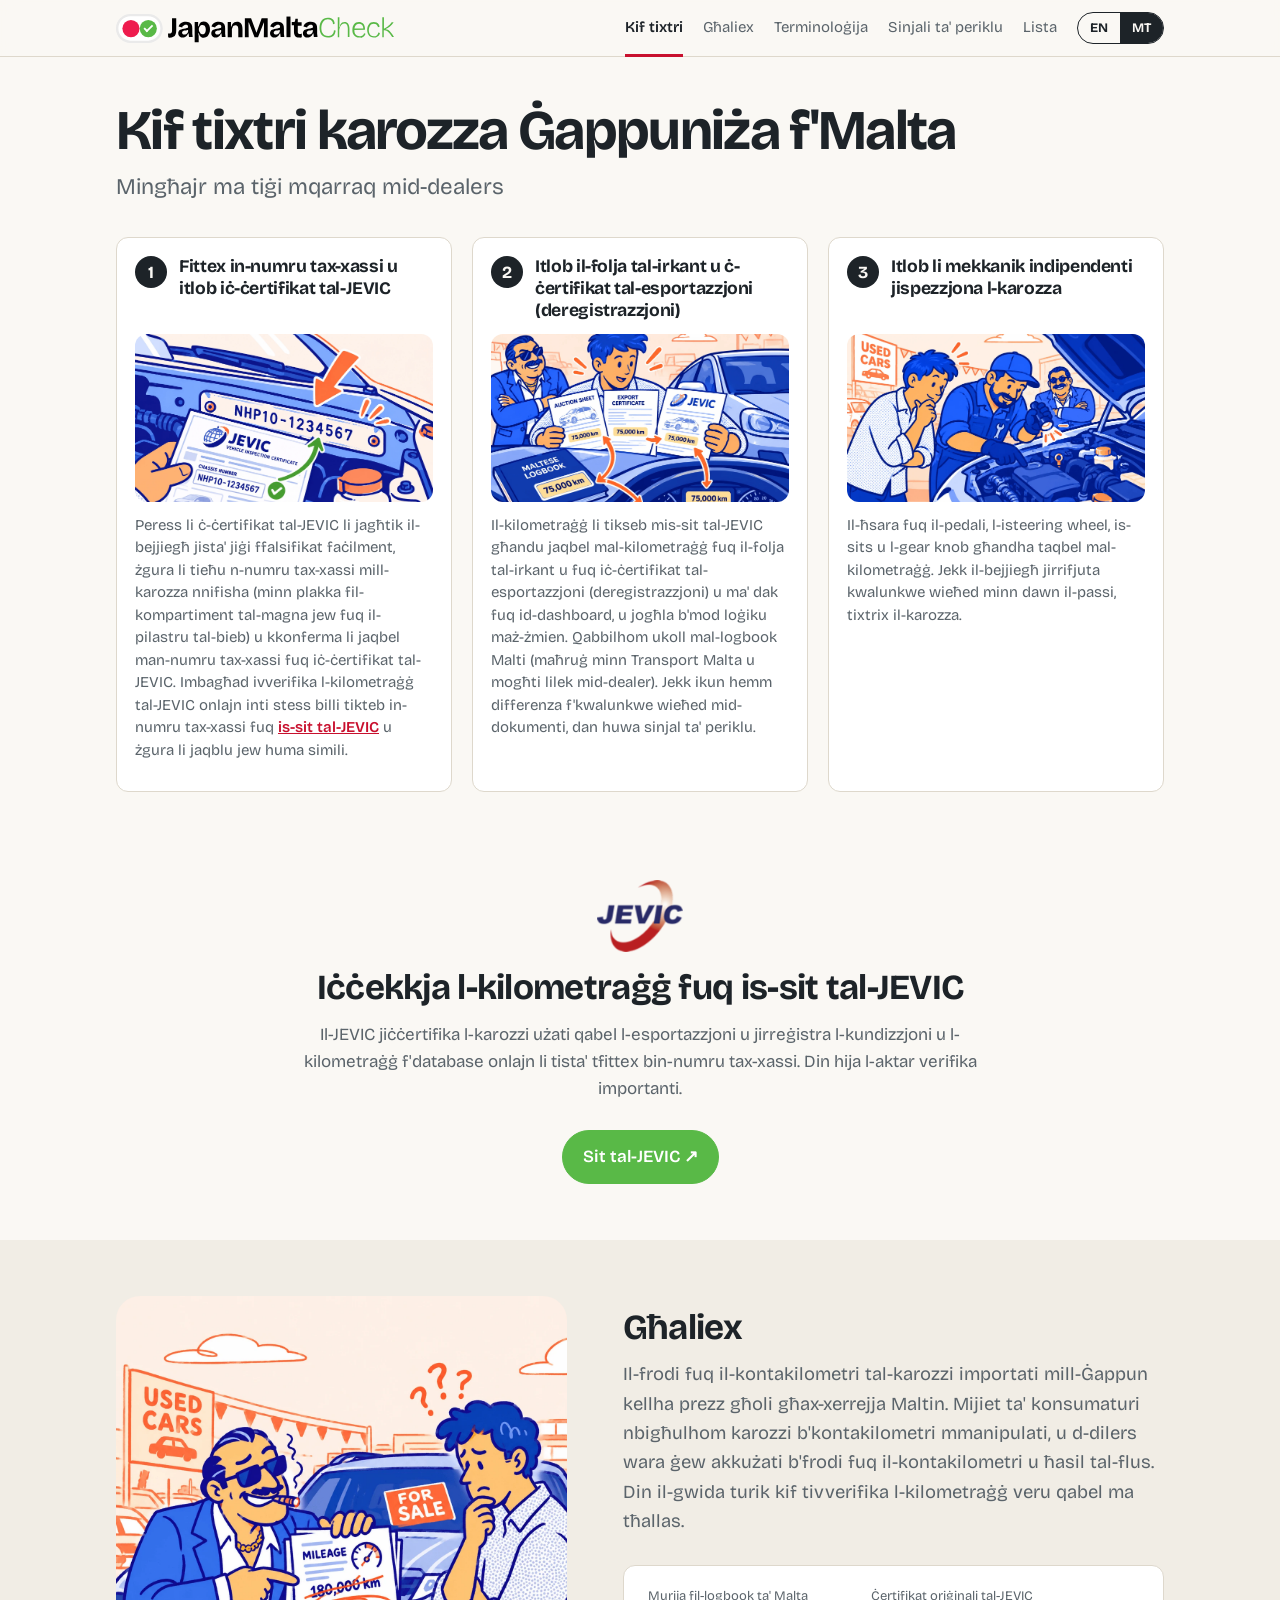
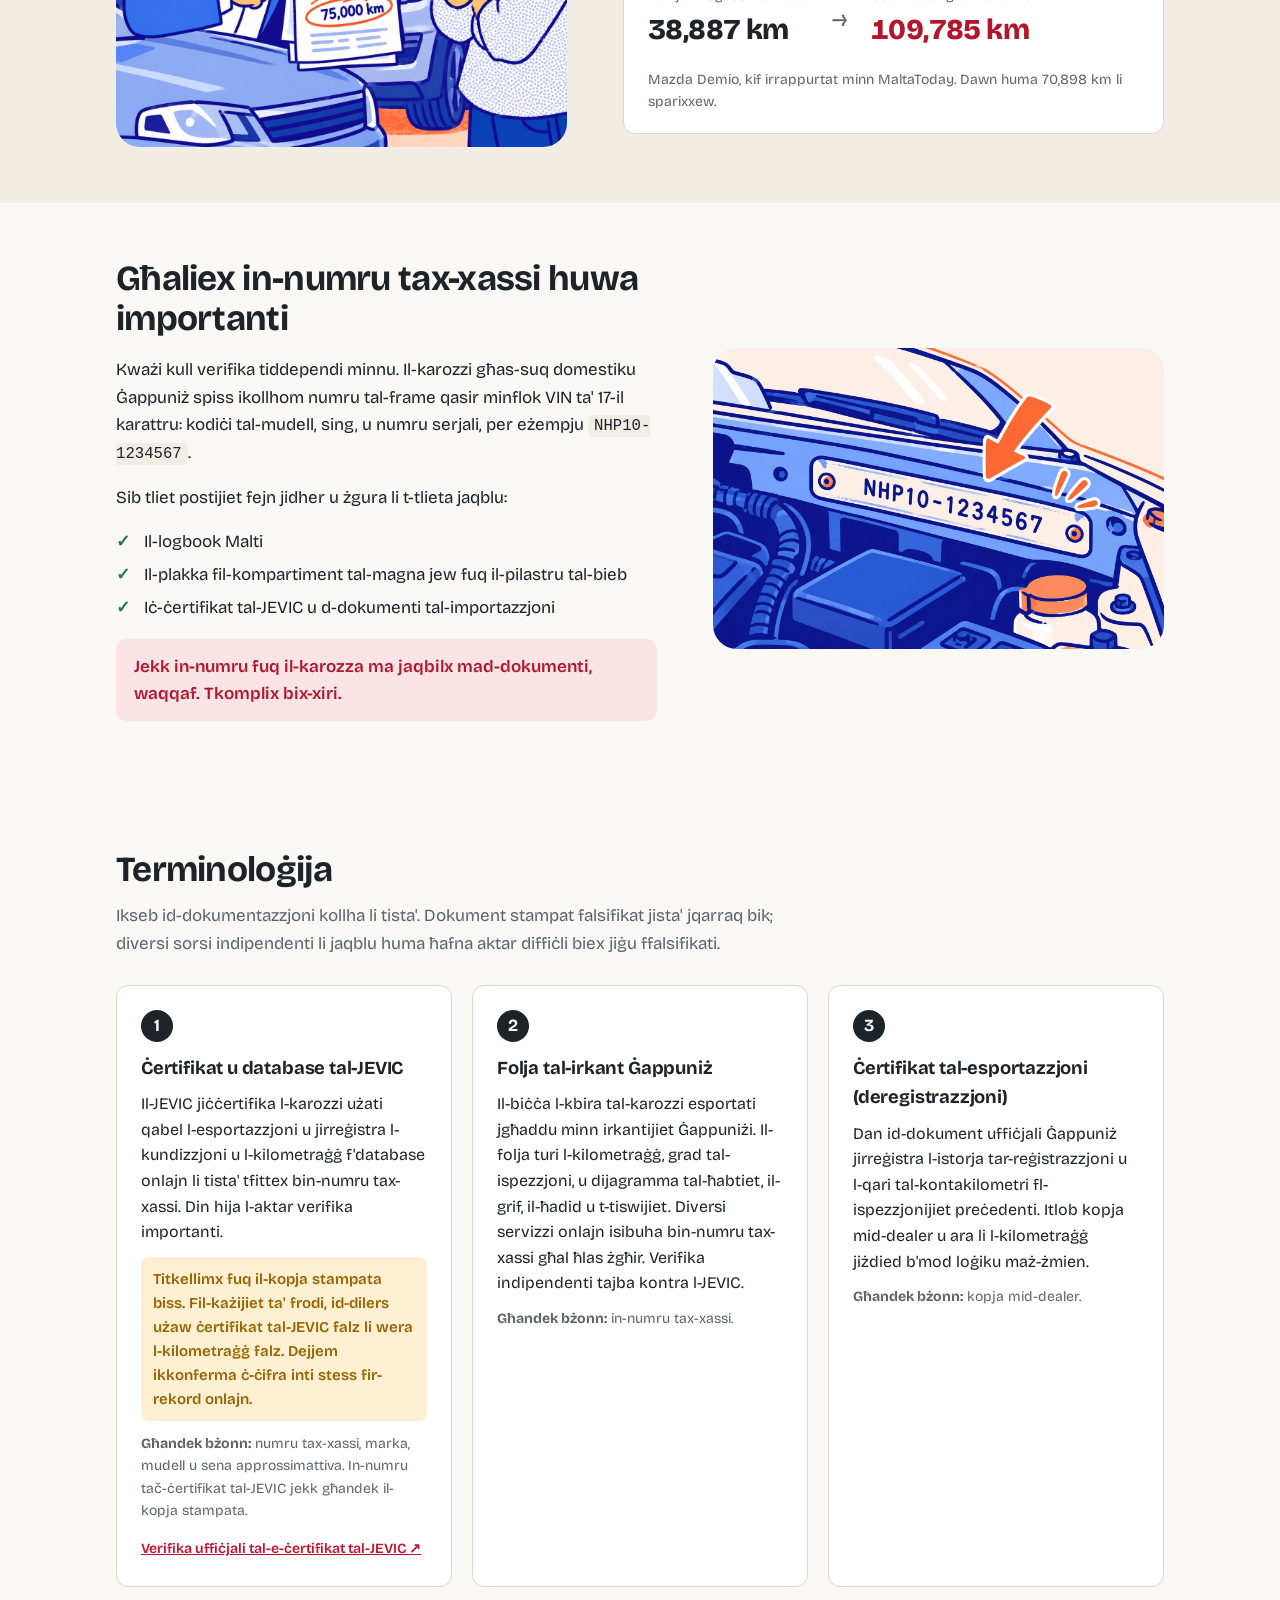
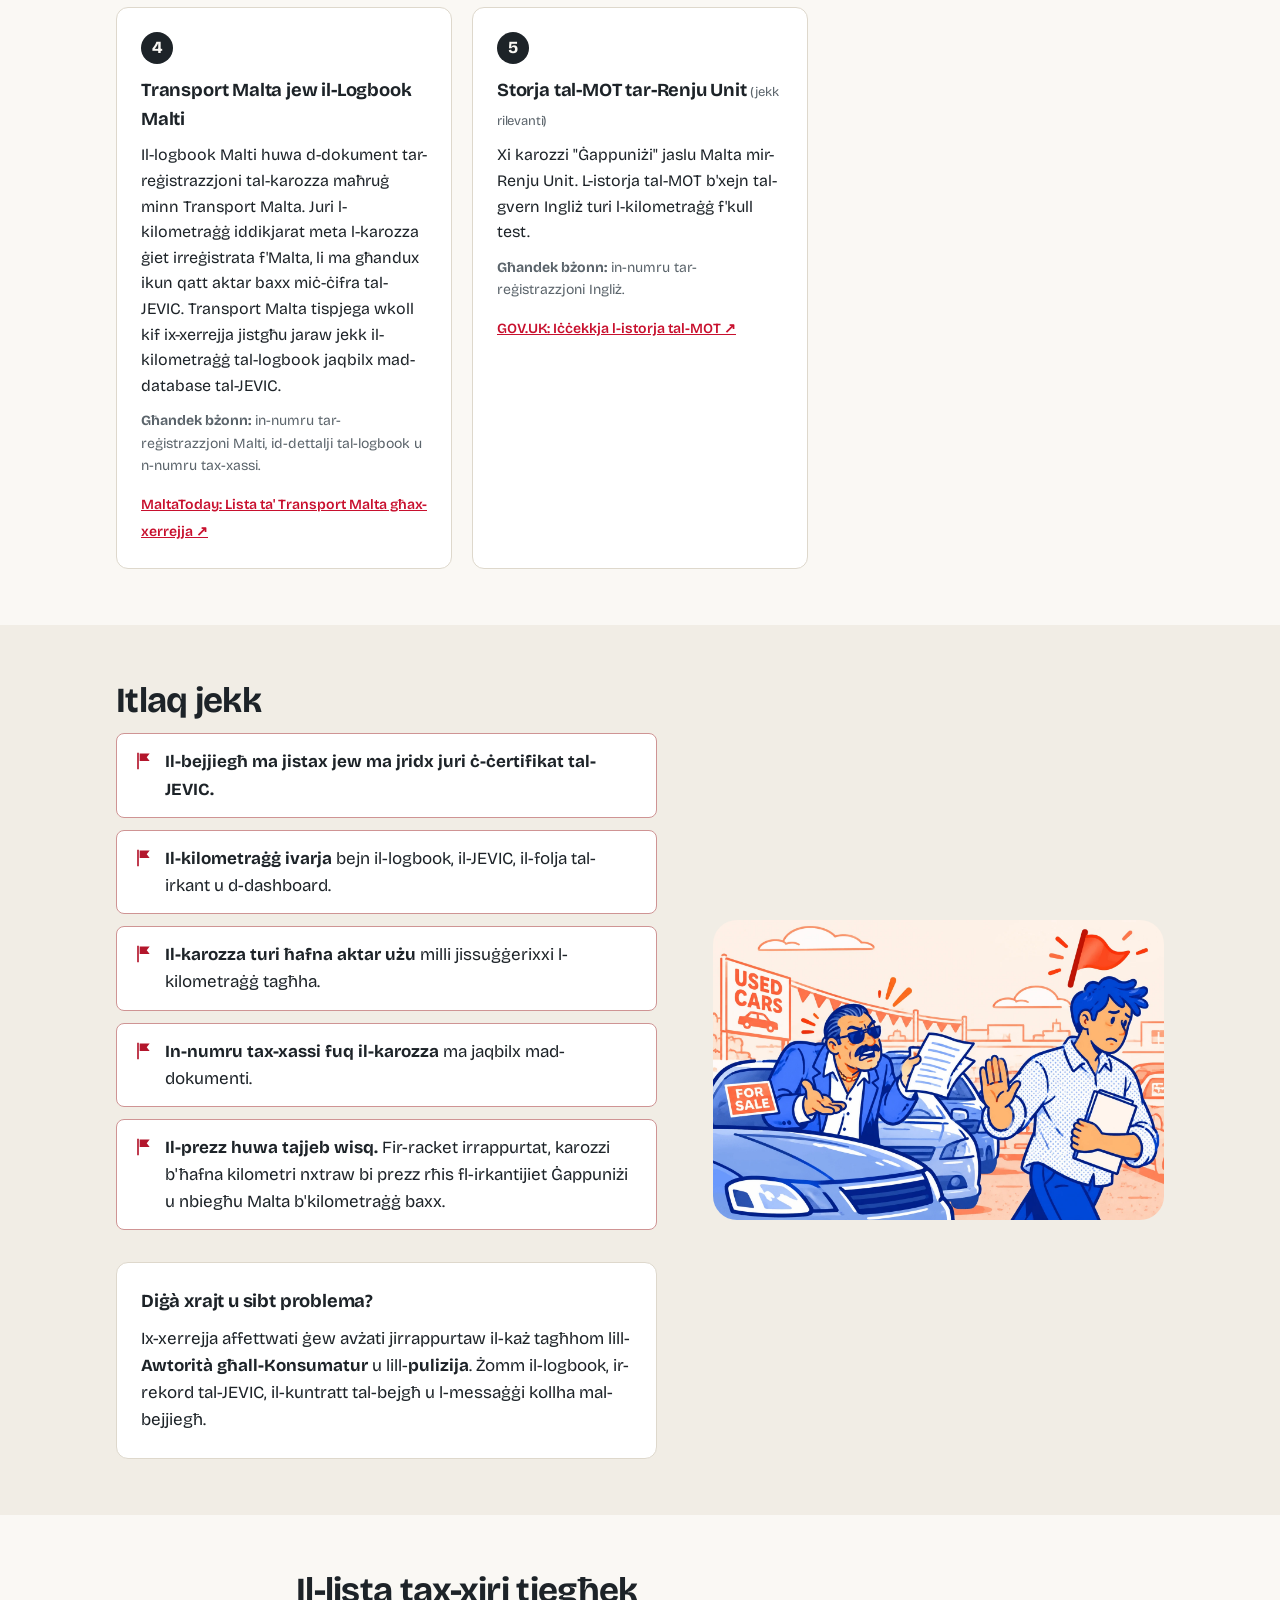
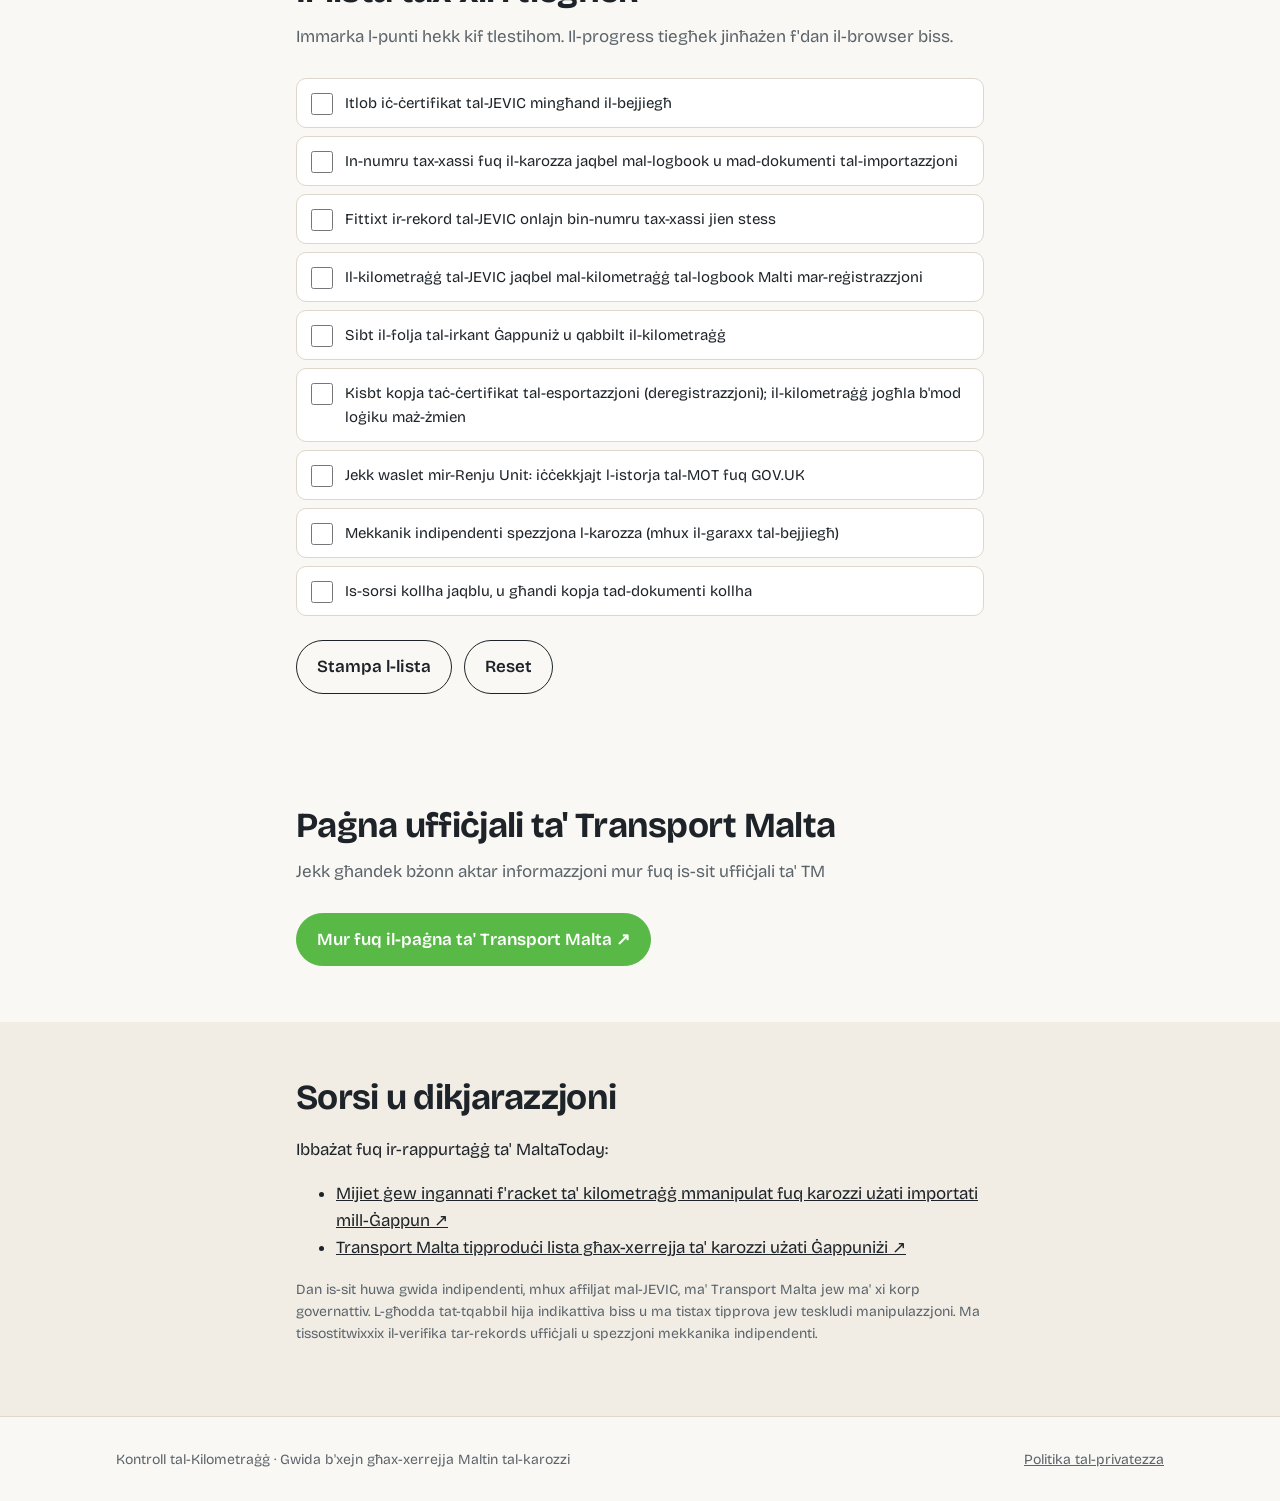
==== mt/index.html @ c00dd26e "Add files via upload" ====
<!doctype html>
<html lang="mt">
<head>
<meta charset="utf-8">
<meta name="viewport" content="width=device-width, initial-scale=1">
<title>Kif Tixtri Karozza Ġappuniża f'Malta | JapanMaltaCheck</title>
<meta name="description" content="Gwida b'xejn għax-xerrejja Maltin: iċċekkja l-kilometraġġ veru ta' karozza importata mill-Ġappun biċ-ċertifikat tal-JEVIC, il-folja tal-irkant u l-logbook qabel ma tħallas.">
<link rel="canonical" href="https://japan-malta-check.pages.dev/mt/">
<link rel="alternate" hreflang="en" href="https://japan-malta-check.pages.dev/">
<link rel="alternate" hreflang="mt" href="https://japan-malta-check.pages.dev/mt/">
<link rel="alternate" hreflang="x-default" href="https://japan-malta-check.pages.dev/">
<meta property="og:type" content="website">
<meta property="og:site_name" content="JapanMaltaCheck">
<meta property="og:locale" content="mt_MT">
<meta property="og:url" content="https://japan-malta-check.pages.dev/mt/">
<meta property="og:title" content="Kif Tixtri Karozza Ġappuniża f'Malta | JapanMaltaCheck">
<meta property="og:description" content="Gwida b'xejn għax-xerrejja Maltin: iċċekkja l-kilometraġġ veru ta' karozza importata mill-Ġappun biċ-ċertifikat tal-JEVIC, il-folja tal-irkant u l-logbook qabel ma tħallas.">
<meta property="og:image" content="https://japan-malta-check.pages.dev/compare-mileage-documents.webp">
<meta name="twitter:card" content="summary_large_image">
<script type="application/ld+json">{"@context":"https://schema.org","@type":"WebSite","name":"JapanMaltaCheck","url":"https://japan-malta-check.pages.dev/","inLanguage":"mt","description":"Gwida b'xejn għax-xerrejja Maltin: iċċekkja l-kilometraġġ veru ta' karozza importata mill-Ġappun biċ-ċertifikat tal-JEVIC, il-folja tal-irkant u l-logbook qabel ma tħallas."}</script>
<link rel="preconnect" href="https://fonts.googleapis.com">
<link rel="preconnect" href="https://fonts.gstatic.com" crossorigin>
<link href="https://fonts.googleapis.com/css2?family=Bricolage+Grotesque:opsz,wght@12..96,400..800&display=swap" rel="stylesheet">
<link rel="icon" href="../favicon.ico" sizes="48x48">
<link rel="icon" type="image/png" href="../favicon-192.png" sizes="192x192">
<link rel="apple-touch-icon" href="../apple-touch-icon.png">
<link rel="stylesheet" href="../styles.css">
</head>
<body>

<header class="top">
  <div class="wrap top-inner">
    <a class="brand" href="#top" aria-label="Real Mileage Check home">
      <img src="../logo.svg" alt="JMC" class="logo" width="282" height="29">
    </a>
    <div class="top-right">
      <nav aria-label="Main">
        <a href="#top" data-i18n="nav.check">Kif tixtri</a>
        <a href="#why" data-i18n="nav.why">Għaliex</a>
        <a href="#sources" data-i18n="nav.sources">Terminoloġija</a>
        <a href="#flags" data-i18n="nav.flags">Sinjali ta' periklu</a>
        <a href="#checklist" data-i18n="nav.checklist">Lista</a>
      </nav>
      <div class="lang" role="group" aria-label="Language">
        <a href="../" hreflang="en" lang="en">EN</a>
        <a href="./" hreflang="mt" lang="mt" aria-current="true">MT</a>
      </div>
    </div>
  </div>
</header>

<main>

<section class="hero" id="top">
  <div class="wrap">
    <h1 data-i18n="hero.h1">Kif tixtri karozza Ġappuniża f'Malta</h1>
    <p class="hero-sub" data-i18n="hero.sub">Mingħajr ma tiġi mqarraq mid-dealers</p>
    <ol class="steps">
      <li class="step">
        <div class="step-head">
          <span class="num" aria-hidden="true">1</span>
          <h2 data-i18n="step1.h">Fittex in-numru tax-xassi u itlob iċ-ċertifikat tal-JEVIC</h2>
        </div>
        <img class="step-img" src="../jevic-certificate-chassis-number-match.webp" alt="Ċertifikat tal-JEVIC miżmum maġenb il-plakka fil-kompartiment tal-magna, b'vleġġa li turi li ż-żewġ numri tax-xassi jaqblu." width="768" height="512" data-i18n-alt="step1.alt">
        <p data-i18n="step1.p">Peress li ċ-ċertifikat tal-JEVIC li jagħtik il-bejjiegħ jista' jiġi ffalsifikat faċilment, żgura li tieħu n-numru tax-xassi mill-karozza nnifisha (minn plakka fil-kompartiment tal-magna jew fuq il-pilastru tal-bieb) u kkonferma li jaqbel man-numru tax-xassi fuq iċ-ċertifikat tal-JEVIC. Imbagħad ivverifika l-kilometraġġ tal-JEVIC onlajn inti stess billi tikteb in-numru tax-xassi fuq <a href="https://ecert.jenesis-it.com/odo" target="_blank" rel="noopener">is-sit tal-JEVIC</a> u żgura li jaqblu jew huma simili.</p>
      </li>
      <li class="step">
        <div class="step-head">
          <span class="num" aria-hidden="true">2</span>
          <h2 data-i18n="step2.h">Itlob il-folja tal-irkant u ċ-ċertifikat tal-esportazzjoni (deregistrazzjoni)</h2>
        </div>
        <img class="step-img" src="../compare-mileage-documents.webp" alt="Xerrej iżomm il-folja tal-irkant, iċ-ċertifikat tal-esportazzjoni (deregistrazzjoni) u ċ-ċertifikat tal-JEVIC, kollha b'75,000 km, li jaqblu mal-logbook Malti u mad-dashboard." width="768" height="512" data-i18n-alt="step2.alt">
        <p data-i18n="step2.p">Il-kilometraġġ li tikseb mis-sit tal-JEVIC għandu jaqbel mal-kilometraġġ fuq il-folja tal-irkant u fuq iċ-ċertifikat tal-esportazzjoni (deregistrazzjoni) u ma' dak fuq id-dashboard, u jogħla b'mod loġiku maż-żmien. Qabbilhom ukoll mal-logbook Malti (maħruġ minn Transport Malta u mogħti lilek mid-dealer). Jekk ikun hemm differenza f'kwalunkwe wieħed mid-dokumenti, dan huwa sinjal ta' periklu.</p>
      </li>
      <li class="step">
        <div class="step-head">
          <span class="num" aria-hidden="true">3</span>
          <h2 data-i18n="step3.h">Itlob li mekkanik indipendenti jispezzjona l-karozza</h2>
        </div>
        <img class="step-img" src="../independent-mechanic-inspection.webp" alt="Mekkanik indipendenti jispezzjona l-magna ta' karozza b'torċa waqt li x-xerrej jaraha u l-bejjiegħ iħares b'dirgħajh maqsuma." width="768" height="512" data-i18n-alt="step3.alt">
        <p data-i18n="step3.p">Il-ħsara fuq il-pedali, l-isteering wheel, is-sits u l-gear knob għandha taqbel mal-kilometraġġ. Jekk il-bejjiegħ jirrifjuta kwalunkwe wieħed minn dawn il-passi, tixtrix il-karozza.</p>
      </li>
    </ol>
  </div>
</section>

<section class="sec" id="jevic-check">
  <div class="wrap narrow">
    <img class="jevic-logo" src="../jevic-logo.png" alt="JEVIC logo" width="86" height="72">
    <h2 data-i18n="jevic.h">Iċċekkja l-kilometraġġ fuq is-sit tal-JEVIC</h2>
    <p class="sub" data-i18n="jevic.sub">Il-JEVIC jiċċertifika l-karozzi użati qabel l-esportazzjoni u jirreġistra l-kundizzjoni u l-kilometraġġ f'database onlajn li tista' tfittex bin-numru tax-xassi. Din hija l-aktar verifika importanti.</p>
    <a class="btn primary" id="jevic-lookup" href="https://www.jevic.com/en/customerportal/" target="_blank" rel="noopener" data-i18n="lookup.btn">Sit tal-JEVIC ↗</a>
  </div>
</section>

<section class="sec alt" id="why">
  <div class="wrap why-grid">
    <div class="why-text">
    <h2 data-i18n="why.h">Għaliex</h2>
    <p class="lead" data-i18n="why.lead">Il-frodi fuq il-kontakilometri tal-karozzi importati mill-Ġappun kellha prezz għoli għax-xerrejja Maltin. Mijiet ta' konsumaturi nbigħulhom karozzi b'kontakilometri mmanipulati, u d-dilers wara ġew akkużati b'frodi fuq il-kontakilometri u ħasil tal-flus. Din il-gwida turik kif tivverifika l-kilometraġġ veru qabel ma tħallas.</p>
    <dl class="case" aria-label="Real case from the 2022 reports">
      <div><dt data-i18n="case.l1">Murija fil-logbook ta' Malta</dt><dd>38,887 km</dd></div>
      <div class="arrow" aria-hidden="true">→</div>
      <div><dt data-i18n="case.l2">Ċertifikat oriġinali tal-JEVIC</dt><dd class="bad">109,785 km</dd></div>
      <p class="case-note" data-i18n="case.note">Mazda Demio, kif irrappurtat minn MaltaToday. Dawn huma 70,898 km li sparixxew.</p>
    </dl>
    </div>
    <img class="why-img" src="../odometer-fraud-used-car-dealer.webp" alt="Bejjiegħ tal-karozzi juri dokument tal-kilometraġġ b'180,000 km imsewwed u 75,000 km miktub minflok, waqt li xerrej inkwetat jaraha." width="627" height="627" loading="lazy" data-i18n-alt="why.alt">
  </div>
</section>

<section class="sec" id="chassis-info">
  <div class="wrap chassis-grid">
    <div class="chassis-text">
    <h2 data-i18n="chassis.h">Għaliex in-numru tax-xassi huwa importanti</h2>
    <p data-i18n="chassis.p1">Kważi kull verifika tiddependi minnu. Il-karozzi għas-suq domestiku Ġappuniż spiss ikollhom numru tal-frame qasir minflok VIN ta' 17-il karattru: kodiċi tal-mudell, sing, u numru serjali, per eżempju <code>NHP10-1234567</code>.</p>
    <p data-i18n="chassis.p2">Sib tliet postijiet fejn jidher u żgura li t-tlieta jaqblu:</p>
    <ul class="ticks">
      <li data-i18n="chassis.l1">Il-logbook Malti</li>
      <li data-i18n="chassis.l2">Il-plakka fil-kompartiment tal-magna jew fuq il-pilastru tal-bieb</li>
      <li data-i18n="chassis.l3">Iċ-ċertifikat tal-JEVIC u d-dokumenti tal-importazzjoni</li>
    </ul>
    <p class="note" data-i18n="chassis.note">Jekk in-numru fuq il-karozza ma jaqbilx mad-dokumenti, waqqaf. Tkomplix bix-xiri.</p>
    </div>
    <img class="chassis-img" src="../chassis-number-plate-engine-bay.webp" alt="Kompartiment tal-magna ta' karozza Ġappuniża b'vleġġa tindika l-plakka tan-numru tal-frame li tgħid NHP10-1234567." width="768" height="512" loading="lazy" data-i18n-alt="chassis.alt">
  </div>
</section>

<section class="sec" id="sources">
  <div class="wrap">
    <h2 data-i18n="src.h">Terminoloġija</h2>
    <p class="sub" data-i18n="src.sub">Ikseb id-dokumentazzjoni kollha li tista'. Dokument stampat falsifikat jista' jqarraq bik; diversi sorsi indipendenti li jaqblu huma ħafna aktar diffiċli biex jiġu ffalsifikati.</p>

    <div class="cards">
      <article class="card">
        <span class="num">1</span>
        <h3 data-i18n="s1.h">Ċertifikat u database tal-JEVIC</h3>
        <p data-i18n="s1.p">Il-JEVIC jiċċertifika l-karozzi użati qabel l-esportazzjoni u jirreġistra l-kundizzjoni u l-kilometraġġ f'database onlajn li tista' tfittex bin-numru tax-xassi. Din hija l-aktar verifika importanti.</p>
        <p class="warn" data-i18n="s1.warn">Titkellimx fuq il-kopja stampata biss. Fil-każijiet ta' frodi, id-dilers użaw ċertifikat tal-JEVIC falz li wera l-kilometraġġ falz. Dejjem ikkonferma ċ-ċifra inti stess fir-rekord onlajn.</p>
        <p class="need" data-i18n="s1.need"><strong>Għandek bżonn:</strong> numru tax-xassi, marka, mudell u sena approssimattiva. In-numru tač-ċertifikat tal-JEVIC jekk għandek il-kopja stampata.</p>
        <a class="ext" href="https://ecert.jenesis-it.com/odo" target="_blank" rel="noopener" data-i18n="s1.link">Verifika uffiċjali tal-e-ċertifikat tal-JEVIC ↗</a>
      </article>

      <article class="card">
        <span class="num">2</span>
        <h3 data-i18n="s3.h">Folja tal-irkant Ġappuniż</h3>
        <p data-i18n="s3.p">Il-biċċa l-kbira tal-karozzi esportati jgħaddu minn irkantijiet Ġappuniżi. Il-folja turi l-kilometraġġ, grad tal-ispezzjoni, u dijagramma tal-ħabtiet, il-grif, il-ħadid u t-tiswijiet. Diversi servizzi onlajn isibuha bin-numru tax-xassi għal ħlas żgħir. Verifika indipendenti tajba kontra l-JEVIC.</p>
        <p class="need" data-i18n="s3.need"><strong>Għandek bżonn:</strong> in-numru tax-xassi.</p>
      </article>

      <article class="card">
        <span class="num">3</span>
        <h3 data-i18n="s4.h">Ċertifikat tal-esportazzjoni (deregistrazzjoni)</h3>
        <p data-i18n="s4.p">Dan id-dokument uffiċjali Ġappuniż jirreġistra l-istorja tar-reġistrazzjoni u l-qari tal-kontakilometri fl-ispezzjonijiet preċedenti. Itlob kopja mid-dealer u ara li l-kilometraġġ jiżdied b'mod loġiku maż-żmien.</p>
        <p class="need" data-i18n="s4.need"><strong>Għandek bżonn:</strong> kopja mid-dealer.</p>
      </article>

      <article class="card">
        <span class="num">4</span>
        <h3 data-i18n="s2.h">Transport Malta jew il-Logbook Malti</h3>
        <p data-i18n="s2.p">Il-logbook Malti huwa d-dokument tar-reġistrazzjoni tal-karozza maħruġ minn Transport Malta. Juri l-kilometraġġ iddikjarat meta l-karozza ġiet irreġistrata f'Malta, li ma għandux ikun qatt aktar baxx miċ-ċifra tal-JEVIC. Transport Malta tispjega wkoll kif ix-xerrejja jistgħu jaraw jekk il-kilometraġġ tal-logbook jaqbilx mad-database tal-JEVIC.</p>
        <p class="need" data-i18n="s2.need"><strong>Għandek bżonn:</strong> in-numru tar-reġistrazzjoni Malti, id-dettalji tal-logbook u n-numru tax-xassi.</p>
        <a class="ext" href="https://www.maltatoday.com.mt/news/national/117196/transport_malta_produces_checklist_for_buyers_of_japanese_secondhand_cars" target="_blank" rel="noopener" data-i18n="s2.link">MaltaToday: Lista ta' Transport Malta għax-xerrejja ↗</a>
      </article>

      <article class="card">
        <span class="num">5</span>
        <h3 data-i18n="s5.h">Storja tal-MOT tar-Renju Unit <span class="opt">(jekk rilevanti)</span></h3>
        <p data-i18n="s5.p">Xi karozzi "Ġappuniżi" jaslu Malta mir-Renju Unit. L-istorja tal-MOT b'xejn tal-gvern Ingliż turi l-kilometraġġ f'kull test.</p>
        <p class="need" data-i18n="s5.need"><strong>Għandek bżonn:</strong> in-numru tar-reġistrazzjoni Ingliż.</p>
        <a class="ext" href="https://www.gov.uk/check-mot-history" target="_blank" rel="noopener" data-i18n="s5.link">GOV.UK: Iċċekkja l-istorja tal-MOT ↗</a>
      </article>
    </div>
  </div>
</section>

<aside class="ad-slot" data-slot="a" hidden aria-label="Advertisement"><span class="ad-label" data-i18n="ad.label">Riklam</span></aside>

<section class="sec alt" id="flags">
  <div class="wrap flags-grid">
    <div class="flags-text">
    <h2 data-i18n="flags.h">Itlaq jekk</h2>
    <ul class="flags">
      <li data-i18n="flags.1"><strong>Il-bejjiegħ ma jistax jew ma jridx juri ċ-ċertifikat tal-JEVIC.</strong></li>
      <li data-i18n="flags.2"><strong>Il-kilometraġġ ivarja</strong> bejn il-logbook, il-JEVIC, il-folja tal-irkant u d-dashboard.</li>
      <li data-i18n="flags.3"><strong>Il-karozza turi ħafna aktar użu</strong> milli jissuġġerixxi l-kilometraġġ tagħha.</li>
      <li data-i18n="flags.4"><strong>In-numru tax-xassi fuq il-karozza</strong> ma jaqbilx mad-dokumenti.</li>
      <li data-i18n="flags.5"><strong>Il-prezz huwa tajjeb wisq.</strong> Fir-racket irrappurtat, karozzi b'ħafna kilometri nxtraw bi prezz rħis fl-irkantijiet Ġappuniżi u nbiegħu Malta b'kilometraġġ baxx.</li>
    </ul>
    <div class="callout">
      <h3 data-i18n="flags.ch">Diġà xrajt u sibt problema?</h3>
      <p data-i18n="flags.cp">Ix-xerrejja affettwati ġew avżati jirrappurtaw il-każ tagħhom lill-<strong>Awtorità għall-Konsumatur</strong> u lill-<strong>pulizija</strong>. Żomm il-logbook, ir-rekord tal-JEVIC, il-kuntratt tal-bejgħ u l-messaġġi kollha mal-bejjiegħ.</p>
    </div>
    </div>
    <img class="flags-img" src="../walk-away-red-flag-dealer.webp" alt="Xerrej jgħolli idu biex iwaqqaf bejjiegħ tal-karozzi aggressiv, b'bandiera ħamra fuq rasu." width="768" height="512" loading="lazy" data-i18n-alt="flags.alt">
  </div>
</section>

<section class="sec" id="checklist">
  <div class="wrap narrow">
    <h2 data-i18n="chk.h">Il-lista tax-xiri tiegħek</h2>
    <p class="sub" data-i18n="chk.sub">Immarka l-punti hekk kif tlestihom. Il-progress tiegħek jinħażen f'dan il-browser biss.</p>
    <ul class="check" id="checklist-list"></ul>
    <div class="actions">
      <button class="btn" id="print-btn" type="button" data-i18n="chk.print">Stampa l-lista</button>
      <button class="btn" id="reset-check" type="button" data-i18n="chk.reset">Reset</button>
    </div>
  </div>
</section>

<aside class="ad-slot" data-slot="b" hidden aria-label="Advertisement"><span class="ad-label" data-i18n="ad.label">Riklam</span></aside>

<section class="sec" id="transport-malta">
  <div class="wrap narrow">
    <h2 data-i18n="tm.h">Paġna uffiċjali ta' Transport Malta</h2>
    <p class="sub" data-i18n="tm.sub">Jekk għandek bżonn aktar informazzjoni mur fuq is-sit uffiċjali ta' TM</p>
    <a class="btn primary" href="https://www.transport.gov.mt/news/how-to-check-if-your-car-has-been-tampered-with-5644" target="_blank" rel="noopener" data-i18n="tm.btn">Mur fuq il-paġna ta' Transport Malta ↗</a>
  </div>
</section>

<section class="sec alt" id="about">
  <div class="wrap narrow">
    <h2 data-i18n="about.h">Sorsi u dikjarazzjoni</h2>
    <p data-i18n="about.p">Ibbażat fuq ir-rappurtaġġ ta' MaltaToday:</p>
    <ul>
      <li><a href="https://maltatoday.com.mt/news/national/117134/hundreds_cheated_racket_tampered_mileage_japanese_car_imports" target="_blank" rel="noopener" data-i18n="about.l1">Mijiet ġew ingannati f'racket ta' kilometraġġ mmanipulat fuq karozzi użati importati mill-Ġappun ↗</a></li>
      <li><a href="https://www.maltatoday.com.mt/news/national/117196/transport_malta_produces_checklist_for_buyers_of_japanese_secondhand_cars" target="_blank" rel="noopener" data-i18n="about.l2">Transport Malta tipproduċi lista għax-xerrejja ta' karozzi użati Ġappuniżi ↗</a></li>
    </ul>
    <p class="small" data-i18n="about.small">Dan is-sit huwa gwida indipendenti, mhux affiljat mal-JEVIC, ma' Transport Malta jew ma' xi korp governattiv. L-għodda tat-tqabbil hija indikattiva biss u ma tistax tipprova jew teskludi manipulazzjoni. Ma tissostitwixxix il-verifika tar-rekords uffiċjali u spezzjoni mekkanika indipendenti.</p>
  </div>
</section>

</main>

<footer class="foot"><div class="wrap foot-inner"><span data-i18n="foot">Kontroll tal-Kilometraġġ · Gwida b'xejn għax-xerrejja Maltin tal-karozzi</span> <a href="privacy.html" data-i18n="foot.privacy">Politika tal-privatezza</a></div></footer>

<script src="../i18n.js"></script>
<script src="../app.js"></script>
<script src="../ads.js"></script>
</body>
</html>
---- styles.css ----
:root {
  --bg: #faf8f4;
  --bg-alt: #f1ede5;
  --surface: #ffffff;
  --ink: #1d2328;
  --muted: #5b646b;
  --line: #ded8cc;
  --accent: #c8102e;
  --accent-ink: #ffffff;
  --cta: #59b947;
  --cta-ink: #ffffff;
  --ok: #1f7a4d;
  --ok-bg: #e3f3ea;
  --warn: #9a6200;
  --warn-bg: #fdf0d2;
  --bad: #b3162c;
  --bad-bg: #fbe3e6;
  --radius: 12px;
  --font: "Bricolage Grotesque", -apple-system, BlinkMacSystemFont, "Segoe UI", Roboto, "Helvetica Neue", Arial, sans-serif;
}
@media (prefers-color-scheme: dark) {
  :root {
    --bg: #14181b;
    --bg-alt: #1b2024;
    --surface: #20262b;
    --ink: #eceff1;
    --muted: #9aa5ad;
    --line: #333c43;
    --accent: #ff4d63;
    --accent-ink: #14181b;
    --cta: #59b947;
    --cta-ink: #ffffff;
    --ok: #62d49a;
    --ok-bg: #173226;
    --warn: #f0b84a;
    --warn-bg: #3a2d10;
    --bad: #ff7d8d;
    --bad-bg: #3b161c;
  }
}

* { box-sizing: border-box; }
html { scroll-behavior: smooth; scroll-padding-top: 72px; }
body {
  margin: 0;
  background: var(--bg);
  color: var(--ink);
  font-family: var(--font);
  line-height: 1.6;
  font-size: 17px;
}
a { color: inherit; }
code { background: var(--bg-alt); padding: 2px 6px; border-radius: 6px; font-size: .92em; }

.wrap { width: 100%; max-width: 1080px; margin: 0 auto; padding: 0 16px; }
.wrap.narrow { max-width: 720px; }

/* header */
.top { position: sticky; top: 0; z-index: 10; background: color-mix(in srgb, var(--bg) 92%, transparent); backdrop-filter: blur(8px); border-bottom: 1px solid var(--line); }
.top-inner { display: flex; align-items: center; justify-content: space-between; gap: 16px; min-height: 56px; }
.brand { display: flex; align-items: center; gap: 10px; font-weight: 700; text-decoration: none; letter-spacing: -.01em; }
.top nav { display: flex; gap: 20px; font-size: 15px; }
.top nav a { text-decoration: none; color: var(--muted); }
.top nav a:hover { color: var(--ink); }
.top nav a, .brand span { white-space: nowrap; }
@media (max-width: 900px) { .top nav a:not(:first-child) { display: none; } }

.top-right { display: flex; align-items: center; gap: 20px; }
.lang { display: inline-flex; border: 1.5px solid var(--ink); border-radius: 999px; overflow: hidden; }
.lang button { font: inherit; font-size: 13px; font-weight: 700; padding: 5px 12px; border: 0; background: transparent; color: var(--ink); cursor: pointer; }
.lang button[aria-pressed="true"] { background: var(--ink); color: var(--bg); }

/* hero */
.hero { padding: 64px 0 48px; }
.eyebrow { text-transform: uppercase; letter-spacing: .12em; font-size: 13px; font-weight: 700; color: var(--accent); margin: 0 0 12px; }
h1 { font-size: clamp(2rem, 5.5vw, 3.6rem); line-height: 1.08; letter-spacing: -.03em; margin: 0 0 20px; max-width: 18ch; }
h1 em { font-style: normal; color: var(--accent); }
.lead { font-size: 1.15rem; color: var(--muted); max-width: 62ch; margin: 0 0 28px; }
h2 { font-size: clamp(1.6rem, 3.5vw, 2.2rem); letter-spacing: -.02em; line-height: 1.15; margin: 0 0 12px; }
h3 { font-size: 1.15rem; margin: 0 0 8px; letter-spacing: -.01em; }
.sub { color: var(--muted); max-width: 64ch; margin: 0 0 28px; }

.cta-row { display: flex; flex-wrap: wrap; gap: 12px; margin-bottom: 40px; }
.btn { font: inherit; font-weight: 600; padding: 12px 20px; border-radius: 999px; border: 1.5px solid var(--ink); background: transparent; color: var(--ink); cursor: pointer; text-decoration: none; display: inline-block; }
.btn:hover { background: var(--bg-alt); }
.btn.primary { background: var(--cta); border-color: var(--cta); color: var(--cta-ink); }
.btn.primary:hover { filter: brightness(1.08); }
:focus-visible { outline: 3px solid var(--accent); outline-offset: 2px; }

.case { display: flex; flex-wrap: wrap; align-items: center; gap: 16px 24px; padding: 20px 24px; background: var(--surface); border: 1px solid var(--line); border-radius: var(--radius); margin: 0; max-width: 640px; }
.case dt { font-size: 13px; color: var(--muted); }
.case dd { margin: 0; font-size: 1.8rem; font-weight: 800; letter-spacing: -.02em; font-variant-numeric: tabular-nums; }
.case dd.bad { color: var(--bad); }
.case .arrow { font-size: 1.6rem; color: var(--muted); }
.case-note { flex-basis: 100%; margin: 0; font-size: 14px; color: var(--muted); }

/* sections */
.sec { padding: 56px 0; }
.sec.alt { background: var(--bg-alt); }
.note { padding: 14px 18px; background: var(--bad-bg); color: var(--bad); border-radius: 10px; font-weight: 600; }
.ticks { padding: 0; list-style: none; }
.ticks li { padding-left: 28px; position: relative; margin: 6px 0; }
.ticks li::before { content: "✓"; position: absolute; left: 0; color: var(--ok); font-weight: 800; }

/* tool */
.tool { background: var(--surface); border: 1px solid var(--line); border-radius: var(--radius); padding: 24px; }
fieldset { border: 0; padding: 0; margin: 0 0 24px; min-width: 0; }
legend { font-weight: 700; margin-bottom: 12px; padding: 0; font-size: 1.05rem; }
.grid { display: grid; grid-template-columns: repeat(auto-fit, minmax(260px, 1fr)); gap: 16px; }
.grid legend { grid-column: 1 / -1; }
label { display: flex; flex-direction: column; gap: 6px; font-size: 15px; font-weight: 600; }
input { font: inherit; font-weight: 400; padding: 11px 12px; border: 1.5px solid var(--line); border-radius: 8px; background: var(--bg); color: var(--ink); width: 100%; }
input:focus { border-color: var(--accent); outline: none; box-shadow: 0 0 0 3px color-mix(in srgb, var(--accent) 25%, transparent); }
.hint { font-size: 13px; font-weight: 400; color: var(--muted); min-height: 1em; }
.hint.good { color: var(--ok); } .hint.bad { color: var(--bad); }
.opt { font-weight: 400; color: var(--muted); font-size: 13px; }
.tag.key { font-size: 11px; font-weight: 700; text-transform: uppercase; letter-spacing: .06em; background: var(--accent); color: var(--accent-ink); padding: 2px 8px; border-radius: 999px; margin-left: 6px; vertical-align: middle; }
.actions { display: flex; gap: 12px; flex-wrap: wrap; }

/* result */
.result { margin-top: 24px; border-radius: var(--radius); border: 2px solid; padding: 24px; }
.result.ok { border-color: var(--ok); background: var(--ok-bg); }
.result.warn { border-color: var(--warn); background: var(--warn-bg); }
.result.bad { border-color: var(--bad); background: var(--bad-bg); }
.result h3 { font-size: 1.5rem; margin: 0 0 6px; }
.result.ok h3 { color: var(--ok); } .result.warn h3 { color: var(--warn); } .result.bad h3 { color: var(--bad); }
.result ul { margin: 12px 0 0; padding-left: 20px; }
.rows { width: 100%; border-collapse: collapse; margin: 16px 0; font-variant-numeric: tabular-nums; font-size: 15px; }
.rows th, .rows td { text-align: left; padding: 8px 10px; border-bottom: 1px solid color-mix(in srgb, var(--ink) 15%, transparent); }
.rows td:nth-child(2), .rows td:nth-child(3), .rows th:nth-child(2), .rows th:nth-child(3) { text-align: right; }
.rows .flag { color: var(--bad); font-weight: 700; }
.result .small { font-size: 13px; color: var(--muted); margin-top: 16px; }

/* cards */
.cards { display: grid; grid-template-columns: repeat(auto-fit, minmax(300px, 1fr)); gap: 20px; }
.card { position: relative; background: var(--surface); border: 1px solid var(--line); border-radius: var(--radius); padding: 24px; }
.card .num { display: inline-grid; place-items: center; width: 32px; height: 32px; border-radius: 50%; background: var(--ink); color: var(--bg); font-weight: 700; margin-bottom: 12px; }
.card p { margin: 0 0 12px; font-size: 16px; }
.card .warn { background: var(--warn-bg); color: var(--warn); padding: 10px 12px; border-radius: 8px; font-size: 15px; font-weight: 600; }
.card .need { color: var(--muted); font-size: 14px; }
.ext { font-size: 14px; font-weight: 600; color: var(--accent); }

/* flags */
.flags { list-style: none; padding: 0; margin: 0 0 32px; display: grid; gap: 12px; }
.flags li { padding: 14px 18px 14px 48px; position: relative; background: var(--surface); border: 1px solid var(--line); border-color: color-mix(in srgb, var(--bad) 35%, var(--line)); border-radius: 8px; }
.flags li::before { content: ""; position: absolute; left: 16px; top: 17px; width: 20px; height: 20px; background: var(--bad); -webkit-mask: url("data:image/svg+xml,%3Csvg xmlns='http://www.w3.org/2000/svg' viewBox='0 0 24 24'%3E%3Cpath d='M5 2h2v20H5z'/%3E%3Cpath d='M8 3h12l-3.5 4.5L20 12H8z'/%3E%3C/svg%3E") center / contain no-repeat; mask: url("data:image/svg+xml,%3Csvg xmlns='http://www.w3.org/2000/svg' viewBox='0 0 24 24'%3E%3Cpath d='M5 2h2v20H5z'/%3E%3Cpath d='M8 3h12l-3.5 4.5L20 12H8z'/%3E%3C/svg%3E") center / contain no-repeat; }
.callout { background: var(--surface); border: 1px solid var(--line); border-radius: var(--radius); padding: 24px; }
.callout p { margin: 0; }

/* checklist */
.check { list-style: none; padding: 0; margin: 0 0 24px; display: grid; gap: 8px; }
.check label { flex-direction: row; align-items: flex-start; gap: 12px; padding: 12px 14px; background: var(--surface); border: 1px solid var(--line); border-radius: 10px; font-weight: 400; cursor: pointer; }
.check input { width: 22px; height: 22px; margin: 2px 0 0; flex: none; accent-color: var(--accent); }
.check input:checked + span { color: var(--muted); text-decoration: line-through; }
.small { font-size: 14px; color: var(--muted); }

.foot { padding: 32px 0; border-top: 1px solid var(--line); color: var(--muted); font-size: 14px; }

@media print {
  .top, .hero, .sec:not(#checklist), .foot, .actions { display: none; }
  body { background: #fff; color: #000; }
}
@media (prefers-reduced-motion: reduce) { html { scroll-behavior: auto; } }

/* hero with form */
.hero-grid { display: grid; grid-template-columns: 1fr; gap: 32px; align-items: start; }
@media (min-width: 900px) { .hero-grid { grid-template-columns: 5fr 6fr; gap: 56px; } .hero { padding-top: 72px; } }
.hero-text h1 { max-width: 12ch; }
.hero .lead { margin-bottom: 0; }
.main-field { margin-bottom: 20px; }
.optional { border-top: 1px dashed var(--line); margin: 0 0 20px; padding-top: 4px; }
.optional summary { cursor: pointer; font-weight: 600; padding: 12px 0; list-style: none; display: flex; align-items: center; gap: 8px; }
.optional summary::-webkit-details-marker { display: none; }
.optional summary::before { content: "+"; display: inline-grid; place-items: center; width: 24px; height: 24px; border: 1.5px solid var(--ink); border-radius: 50%; font-weight: 700; line-height: 1; }
.optional[open] summary::before { content: "−"; }
.optional .hint { margin: 0 0 16px; }
.optional fieldset:last-child { margin-bottom: 4px; }
.privacy { margin: 16px 0 0; }
.hero .result { margin-top: 16px; }
.sec .lead { max-width: 64ch; }

/* hide number spinners */
input[type=number] { -moz-appearance: textfield; appearance: textfield; }
input[type=number]::-webkit-outer-spin-button,
input[type=number]::-webkit-inner-spin-button { -webkit-appearance: none; margin: 0; }

/* logo */
.logo { display: block; height: 29px; width: auto; max-width: 62vw; }
@media (prefers-color-scheme: dark) { .logo { background: #fff; padding: 6px 10px; border-radius: 8px; box-sizing: content-box; } }

/* why section */
.why-grid { display: grid; grid-template-columns: 1fr; gap: 32px; align-items: center; }
@media (min-width: 900px) { .why-grid { grid-template-columns: 5fr 6fr; gap: 56px; } .why-img { order: -1; } }
.why-img { width: 100%; height: auto; border-radius: 24px; display: block; }

/* active nav link */
.top nav a { padding: 6px 0; border-bottom: 2px solid transparent; }
.top nav a.active { color: var(--ink); border-bottom-color: var(--accent); font-weight: 600; }

/* nav underline sits on the header's bottom border */
.top-inner { align-items: stretch; }
.brand { align-self: center; }
.top-right { align-items: stretch; }
.lang { align-self: center; }
.top nav { align-items: stretch; }
.top nav a { display: flex; align-items: center; padding: 0; margin-bottom: -1px; border-bottom: 3px solid transparent; }
.top nav a.active { border-bottom-color: var(--accent); }

/* chassis section with image */
.chassis-grid { display: grid; grid-template-columns: 1fr; gap: 32px; align-items: center; }
@media (min-width: 900px) { .chassis-grid { grid-template-columns: 6fr 5fr; gap: 56px; } }
.chassis-img { width: 100%; height: auto; border-radius: 24px; display: block; }

/* info icons and popups */
.lbl { position: relative; display: inline-flex; align-items: center; flex-wrap: wrap; gap: 6px; }
.info { width: 20px; height: 20px; padding: 0; border-radius: 50%; border: 1.5px solid var(--muted); background: transparent; color: var(--muted); font: italic 700 12px/1 Georgia, serif; cursor: pointer; display: inline-grid; place-items: center; flex: none; }
.info[aria-expanded="true"] { border-color: var(--ink); background: var(--ink); color: var(--bg); }
.pop { position: absolute; left: 0; top: calc(100% + 8px); z-index: 20; width: min(320px, 82vw); padding: 12px 14px; background: var(--ink); color: var(--bg); border-radius: 10px; font-size: 14px; font-weight: 400; line-height: 1.5; box-shadow: 0 8px 24px rgba(0,0,0,.2); }
.pop[hidden] { display: none; }
.pop::before { content: ""; position: absolute; top: -5px; left: 18px; width: 10px; height: 10px; background: var(--ink); transform: rotate(45deg); }

/* JEVIC lookup */
.lookup { margin: -4px 0 20px; }
.lookup .btn { padding: 8px 16px; font-size: 15px; }
.lookup .hint { margin: 8px 0 0; }

.inline-check { flex-direction: row; align-items: center; gap: 10px; font-weight: 400; grid-column: 1 / -1; cursor: pointer; }
.inline-check input { width: 20px; height: 20px; accent-color: var(--accent); flex: none; }

/* hero steps */
.hero h1 { max-width: 26ch; margin-bottom: 36px; }
.steps { list-style: none; margin: 0; padding: 0; display: grid; grid-template-columns: repeat(auto-fit, minmax(260px, 1fr)); gap: 20px; }
.step { background: var(--surface); border: 1px solid var(--line); border-radius: var(--radius); padding: 24px; display: flex; flex-direction: column; align-items: flex-start; }
.step .num { display: inline-grid; place-items: center; width: 32px; height: 32px; border-radius: 50%; background: var(--ink); color: var(--bg); font-weight: 700; margin-bottom: 12px; }
.step h2 { font-size: 1.2rem; line-height: 1.25; margin: 0 0 8px; }
.step p { margin: 0 0 16px; font-size: 16px; color: var(--muted); }
.step .btn { margin-top: auto; }
@media (min-width: 760px) { .steps { grid-template-columns: repeat(3, 1fr); } }

.step-img { width: 100%; height: auto; border-radius: 12px; display: block; margin-bottom: 16px; }

.step-head { display: flex; align-items: center; gap: 12px; margin-bottom: 16px; }
.step-head .num { margin-bottom: 0; flex: none; }
.step-head h2 { margin: 0; }

/* red flags with image */
.flags-grid { display: grid; grid-template-columns: 1fr; gap: 32px; align-items: center; }
@media (min-width: 900px) { .flags-grid { grid-template-columns: 6fr 5fr; gap: 56px; } }
.flags-img { width: 100%; height: auto; border-radius: 24px; display: block; }

.step .step-hint { margin: 8px 0 0; font-size: 13px; color: var(--muted); }

/* tighter hero so the steps show above the fold on laptops */
.hero { padding: 28px 0 40px; }
@media (min-width: 900px) { .hero { padding-top: 28px; } }
.hero h1 { font-size: clamp(1.9rem, 3.6vw, 2.8rem); margin-bottom: 20px; max-width: 30ch; }
.step { padding: 18px; }
.step-head { margin-bottom: 12px; }
.step h2 { font-size: 1.1rem; }
.step-img { margin-bottom: 12px; }
.step p { font-size: 15px; margin-bottom: 12px; line-height: 1.5; }
.step-img { aspect-ratio: 16 / 9; object-fit: cover; }
.hero { padding-bottom: 32px; }
.hero, .hero { padding-top: 20px; }
@media (min-width: 900px) { .hero { padding-top: 20px; } }
.hero h1 { margin-bottom: 14px; }
.hero h1 { font-size: clamp(2rem, 3.9vw, 3rem); }
.hero { padding-top: 44px; }
@media (min-width: 900px) { .hero { padding-top: 44px; } }
.hero h1 { margin-bottom: 32px; }

/* centred JEVIC check section */
#jevic-check { text-align: center; }
#jevic-check .sub { margin-left: auto; margin-right: auto; }

.jevic-logo { display: block; margin: 0 auto 16px; height: 72px; width: auto; }

.step p a { color: var(--accent); font-weight: 600; text-decoration: underline; }

/* align headline, illustration and text rows across the three cards */
@media (min-width: 760px) {
  .step { display: grid; grid-row: span 3; grid-template-rows: subgrid; row-gap: 0; align-content: start; }
  .step-head { align-items: flex-start; }
}
@supports not (grid-template-rows: subgrid) {
  @media (min-width: 760px) { .step-head { min-height: 4.4rem; } }
}

.hero h1 { margin-bottom: 8px; }
.hero-sub { margin: 0 0 32px; font-size: 1.25rem; color: var(--muted); }
.hero h1 { font-size: clamp(2.2rem, 4.4vw, 3.5rem); max-width: none; }
.hero-sub { font-size: clamp(1.15rem, 1.8vw, 1.4rem); }

/* ad slots (hidden until AdSense is configured in ads.js) */
.ad-slot { max-width: 1080px; margin: 0 auto; padding: 16px; text-align: center; min-height: 120px; }
.ad-slot[hidden] { display: none; }
.ad-label { display: block; font-size: 12px; color: var(--muted); text-transform: uppercase; letter-spacing: .08em; margin-bottom: 6px; }
.foot-inner { display: flex; flex-wrap: wrap; gap: 8px 24px; justify-content: space-between; }
.foot a { color: inherit; }

.policy h1 { margin: 0 0 4px; }
.policy h2 { font-size: 1.3rem; margin: 32px 0 8px; }
.policy a:not(.btn) { color: var(--accent); }
.policy .btn { margin-top: 24px; }

/* mobile header: hide the nav so the EN / MT toggle always fits */
@media (max-width: 900px) {
  .top nav { display: none; }
  .logo { max-width: 58vw; }
  .top-right { gap: 0; }
}

/* EN / MT links (real pages, so search engines can index both languages) */
.lang a { font: inherit; font-size: 13px; font-weight: 700; padding: 5px 12px; color: var(--ink); text-decoration: none; display: inline-block; }
.lang a[aria-current] { background: var(--ink); color: var(--bg); }
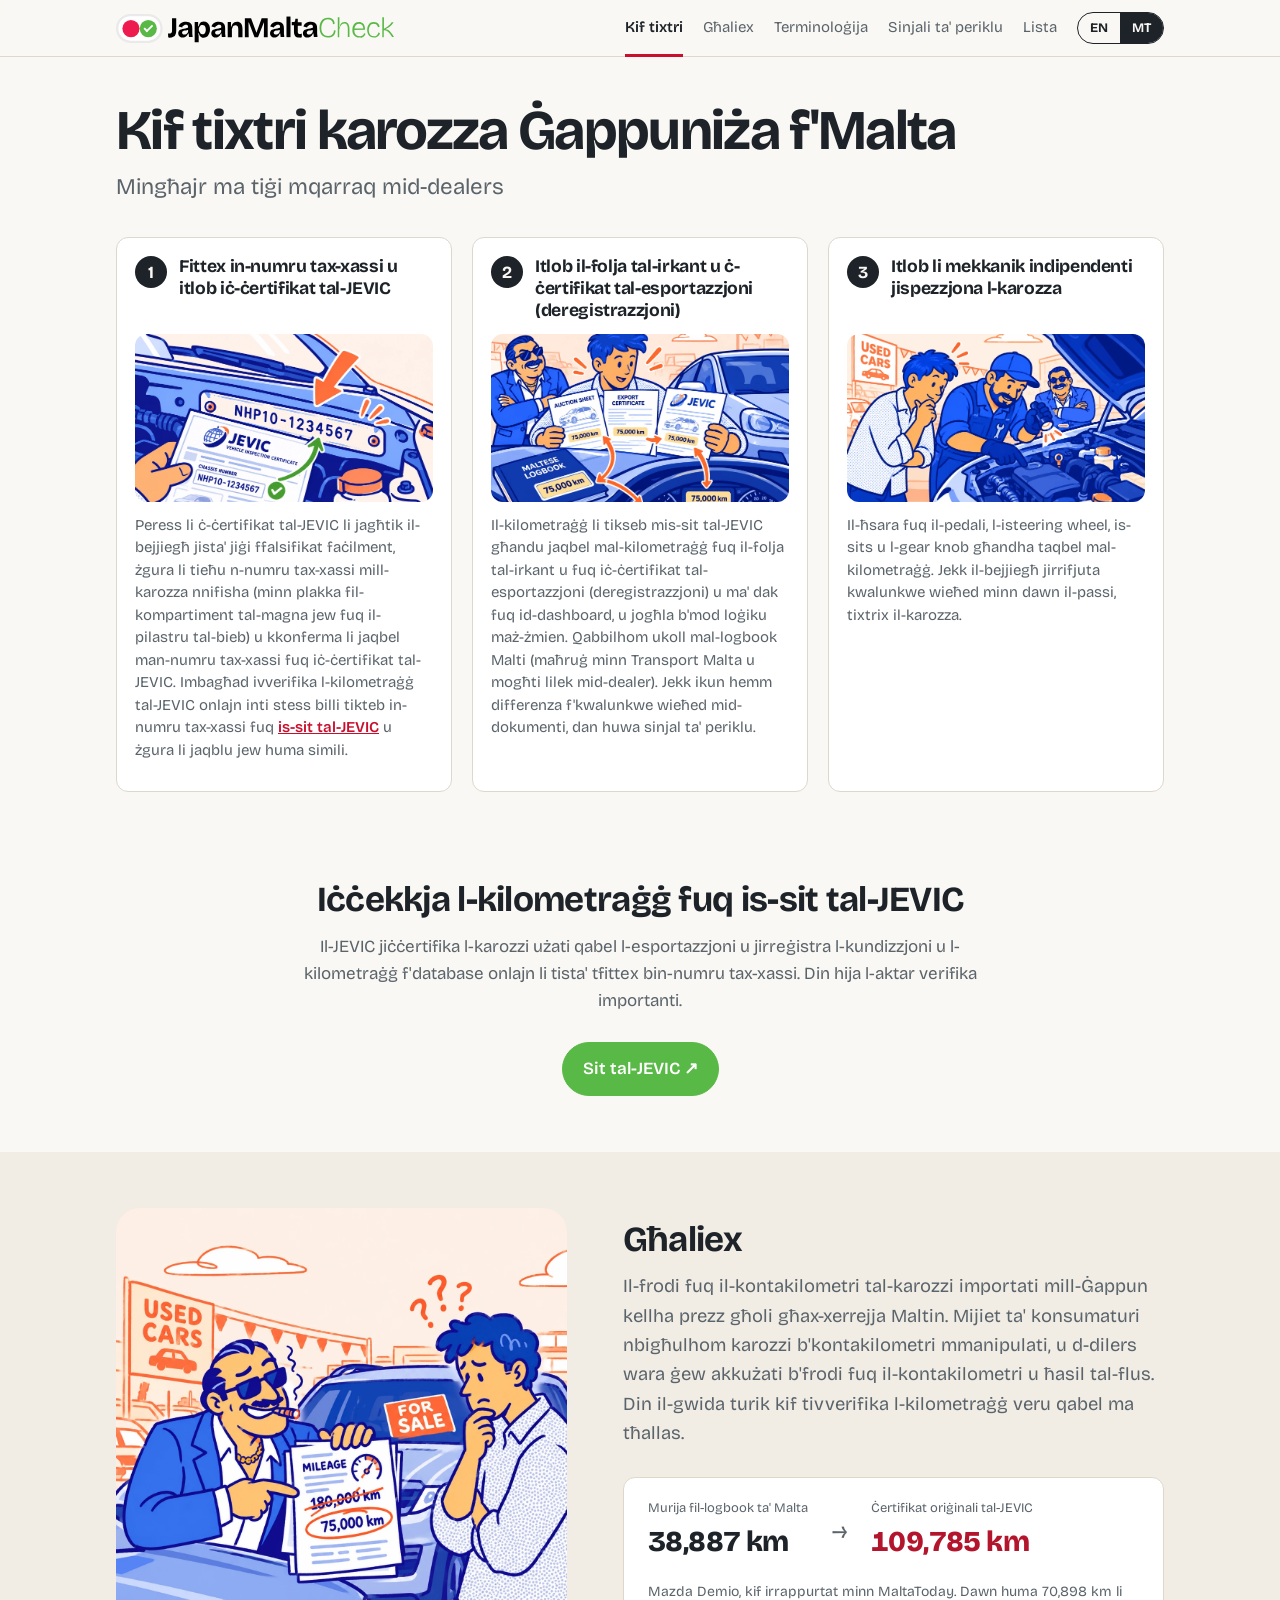
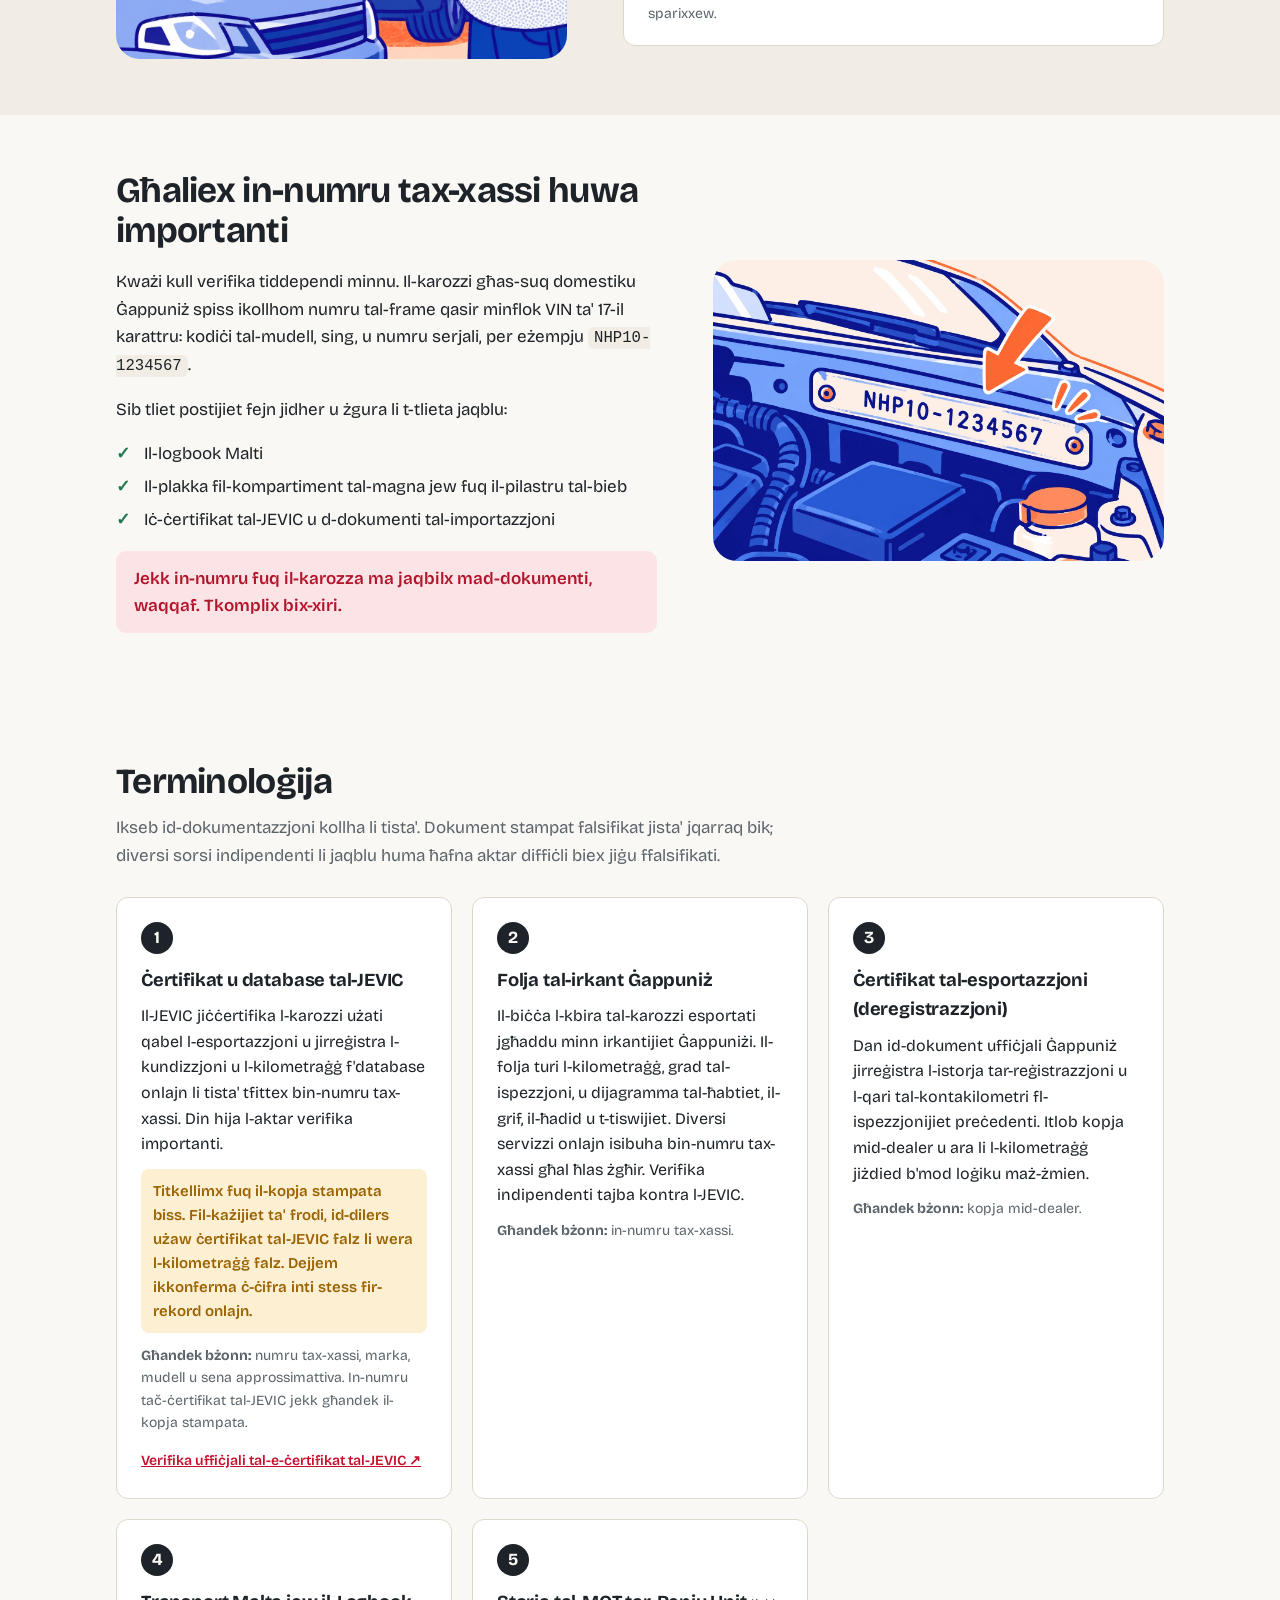
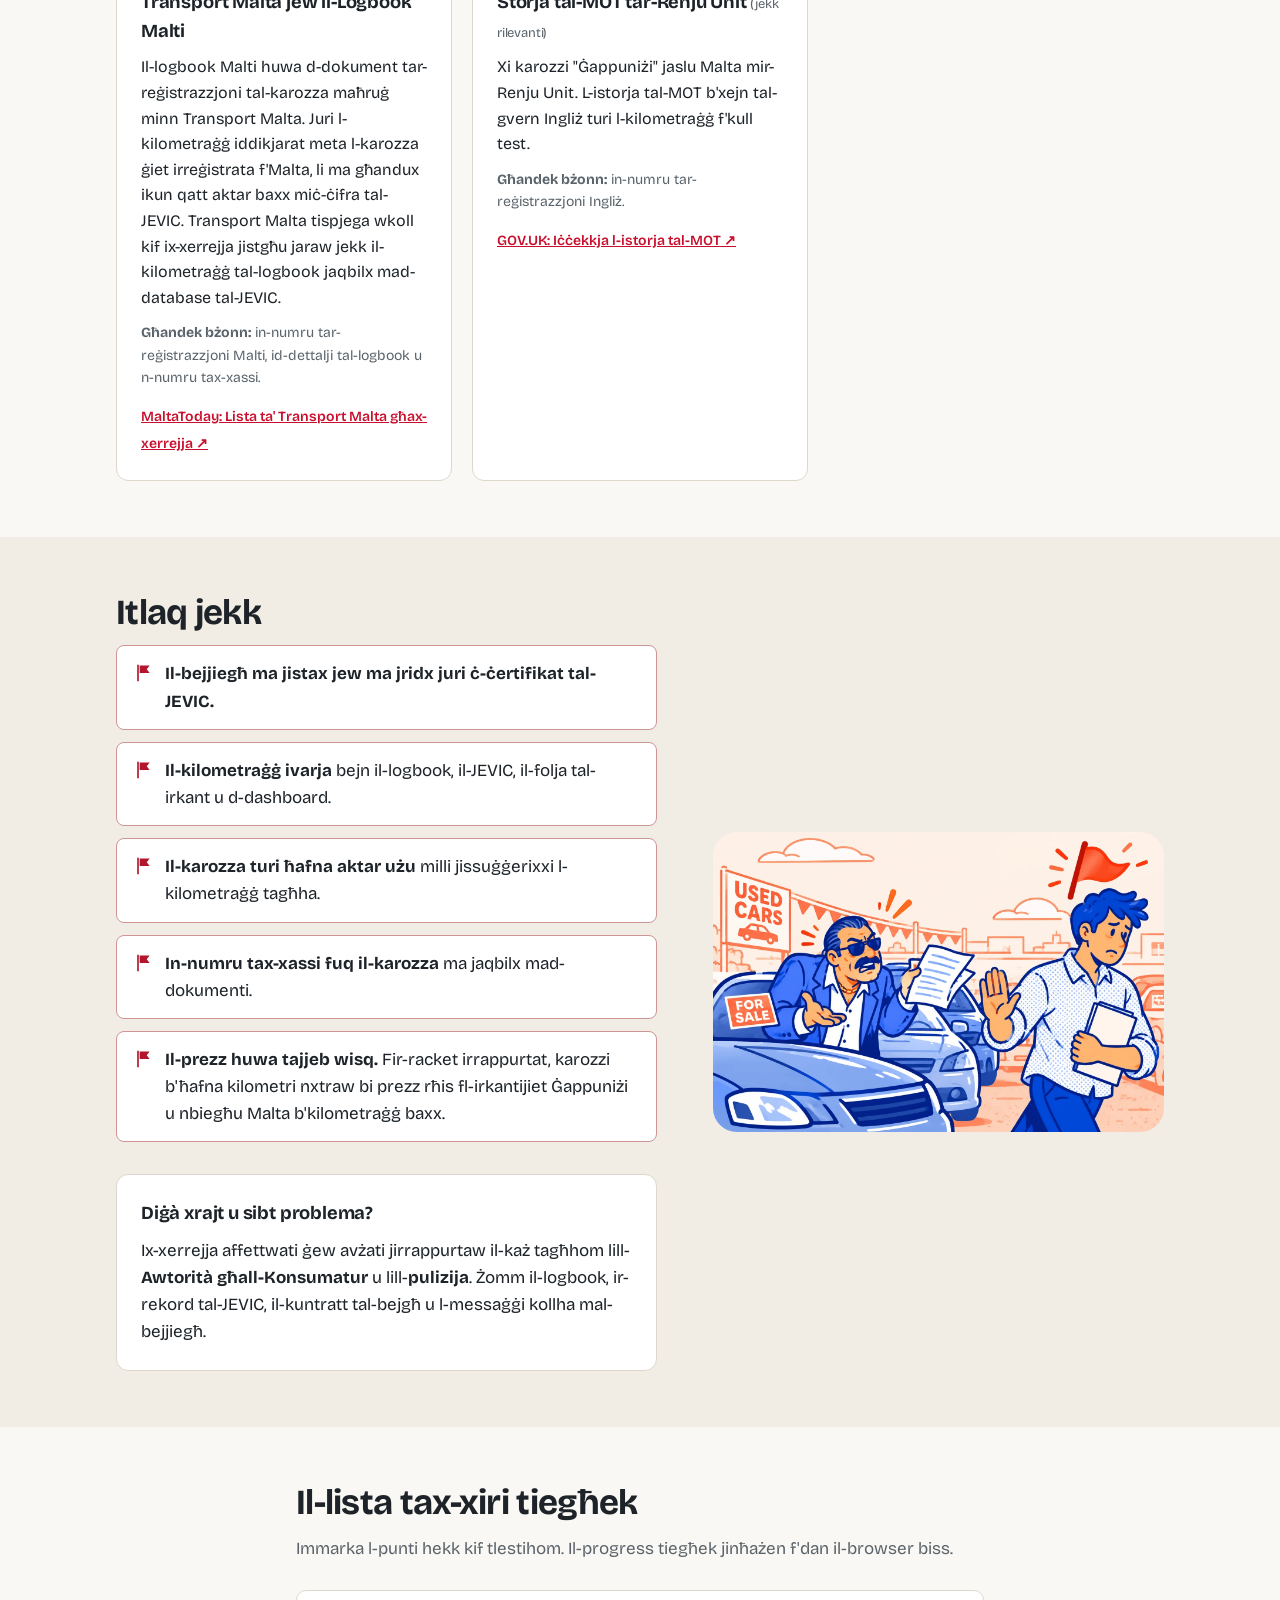
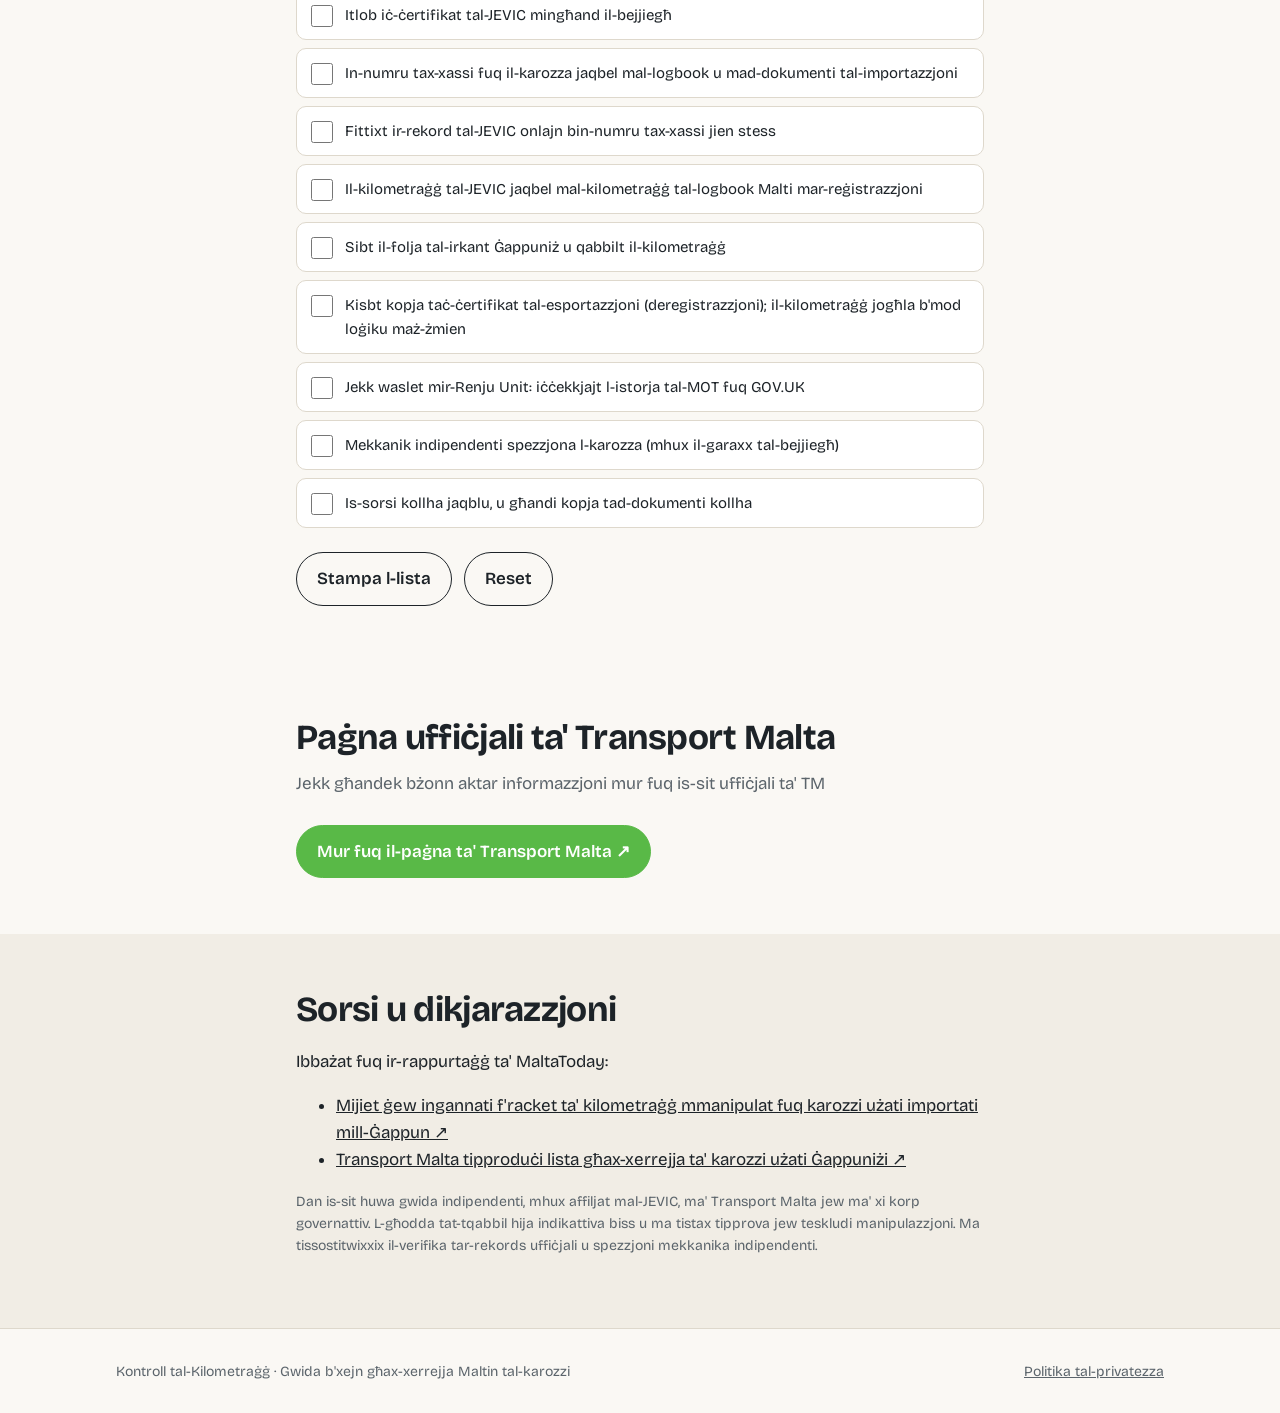
==== commit f2a316bf: "Add files via upload" ====
--- a/mt/index.html
+++ b/mt/index.html
@@ -5,25 +5,27 @@
 <meta name="viewport" content="width=device-width, initial-scale=1">
 <title>Kif Tixtri Karozza Ġappuniża f'Malta | JapanMaltaCheck</title>
 <meta name="description" content="Gwida b'xejn għax-xerrejja Maltin: iċċekkja l-kilometraġġ veru ta' karozza importata mill-Ġappun biċ-ċertifikat tal-JEVIC, il-folja tal-irkant u l-logbook qabel ma tħallas.">
-<link rel="canonical" href="https://japan-malta-check.pages.dev/mt/">
-<link rel="alternate" hreflang="en" href="https://japan-malta-check.pages.dev/">
-<link rel="alternate" hreflang="mt" href="https://japan-malta-check.pages.dev/mt/">
-<link rel="alternate" hreflang="x-default" href="https://japan-malta-check.pages.dev/">
+<link rel="canonical" href="https://japanmaltacheck.info/mt/">
+<link rel="alternate" hreflang="en" href="https://japanmaltacheck.info/">
+<link rel="alternate" hreflang="mt" href="https://japanmaltacheck.info/mt/">
+<link rel="alternate" hreflang="x-default" href="https://japanmaltacheck.info/">
 <meta property="og:type" content="website">
 <meta property="og:site_name" content="JapanMaltaCheck">
 <meta property="og:locale" content="mt_MT">
-<meta property="og:url" content="https://japan-malta-check.pages.dev/mt/">
+<meta property="og:url" content="https://japanmaltacheck.info/mt/">
 <meta property="og:title" content="Kif Tixtri Karozza Ġappuniża f'Malta | JapanMaltaCheck">
 <meta property="og:description" content="Gwida b'xejn għax-xerrejja Maltin: iċċekkja l-kilometraġġ veru ta' karozza importata mill-Ġappun biċ-ċertifikat tal-JEVIC, il-folja tal-irkant u l-logbook qabel ma tħallas.">
-<meta property="og:image" content="https://japan-malta-check.pages.dev/compare-mileage-documents.webp">
+<meta property="og:image" content="https://japanmaltacheck.info/compare-mileage-documents.webp">
 <meta name="twitter:card" content="summary_large_image">
-<script type="application/ld+json">{"@context":"https://schema.org","@type":"WebSite","name":"JapanMaltaCheck","url":"https://japan-malta-check.pages.dev/","inLanguage":"mt","description":"Gwida b'xejn għax-xerrejja Maltin: iċċekkja l-kilometraġġ veru ta' karozza importata mill-Ġappun biċ-ċertifikat tal-JEVIC, il-folja tal-irkant u l-logbook qabel ma tħallas."}</script>
+<script type="application/ld+json">{"@context":"https://schema.org","@type":"WebSite","name":"JapanMaltaCheck","url":"https://japanmaltacheck.info/","inLanguage":"mt","description":"Gwida b'xejn għax-xerrejja Maltin: iċċekkja l-kilometraġġ veru ta' karozza importata mill-Ġappun biċ-ċertifikat tal-JEVIC, il-folja tal-irkant u l-logbook qabel ma tħallas."}</script>
 <link rel="preconnect" href="https://fonts.googleapis.com">
 <link rel="preconnect" href="https://fonts.gstatic.com" crossorigin>
 <link href="https://fonts.googleapis.com/css2?family=Bricolage+Grotesque:opsz,wght@12..96,400..800&display=swap" rel="stylesheet">
 <link rel="icon" href="../favicon.ico" sizes="48x48">
 <link rel="icon" type="image/png" href="../favicon-192.png" sizes="192x192">
 <link rel="apple-touch-icon" href="../apple-touch-icon.png">
+<script async src="https://pagead2.googlesyndication.com/pagead/js/adsbygoogle.js?client=ca-pub-2401669527240130"
+     crossorigin="anonymous"></script>
 <link rel="stylesheet" href="../styles.css">
 </head>
 <body>
@@ -86,7 +88,6 @@
 
 <section class="sec" id="jevic-check">
   <div class="wrap narrow">
-    <img class="jevic-logo" src="../jevic-logo.png" alt="JEVIC logo" width="86" height="72">
     <h2 data-i18n="jevic.h">Iċċekkja l-kilometraġġ fuq is-sit tal-JEVIC</h2>
     <p class="sub" data-i18n="jevic.sub">Il-JEVIC jiċċertifika l-karozzi użati qabel l-esportazzjoni u jirreġistra l-kundizzjoni u l-kilometraġġ f'database onlajn li tista' tfittex bin-numru tax-xassi. Din hija l-aktar verifika importanti.</p>
     <a class="btn primary" id="jevic-lookup" href="https://www.jevic.com/en/customerportal/" target="_blank" rel="noopener" data-i18n="lookup.btn">Sit tal-JEVIC ↗</a>
--- a/styles.css
+++ b/styles.css
@@ -273,7 +273,6 @@
 #jevic-check { text-align: center; }
 #jevic-check .sub { margin-left: auto; margin-right: auto; }
 
-.jevic-logo { display: block; margin: 0 auto 16px; height: 72px; width: auto; }
 
 .step p a { color: var(--accent); font-weight: 600; text-decoration: underline; }
 
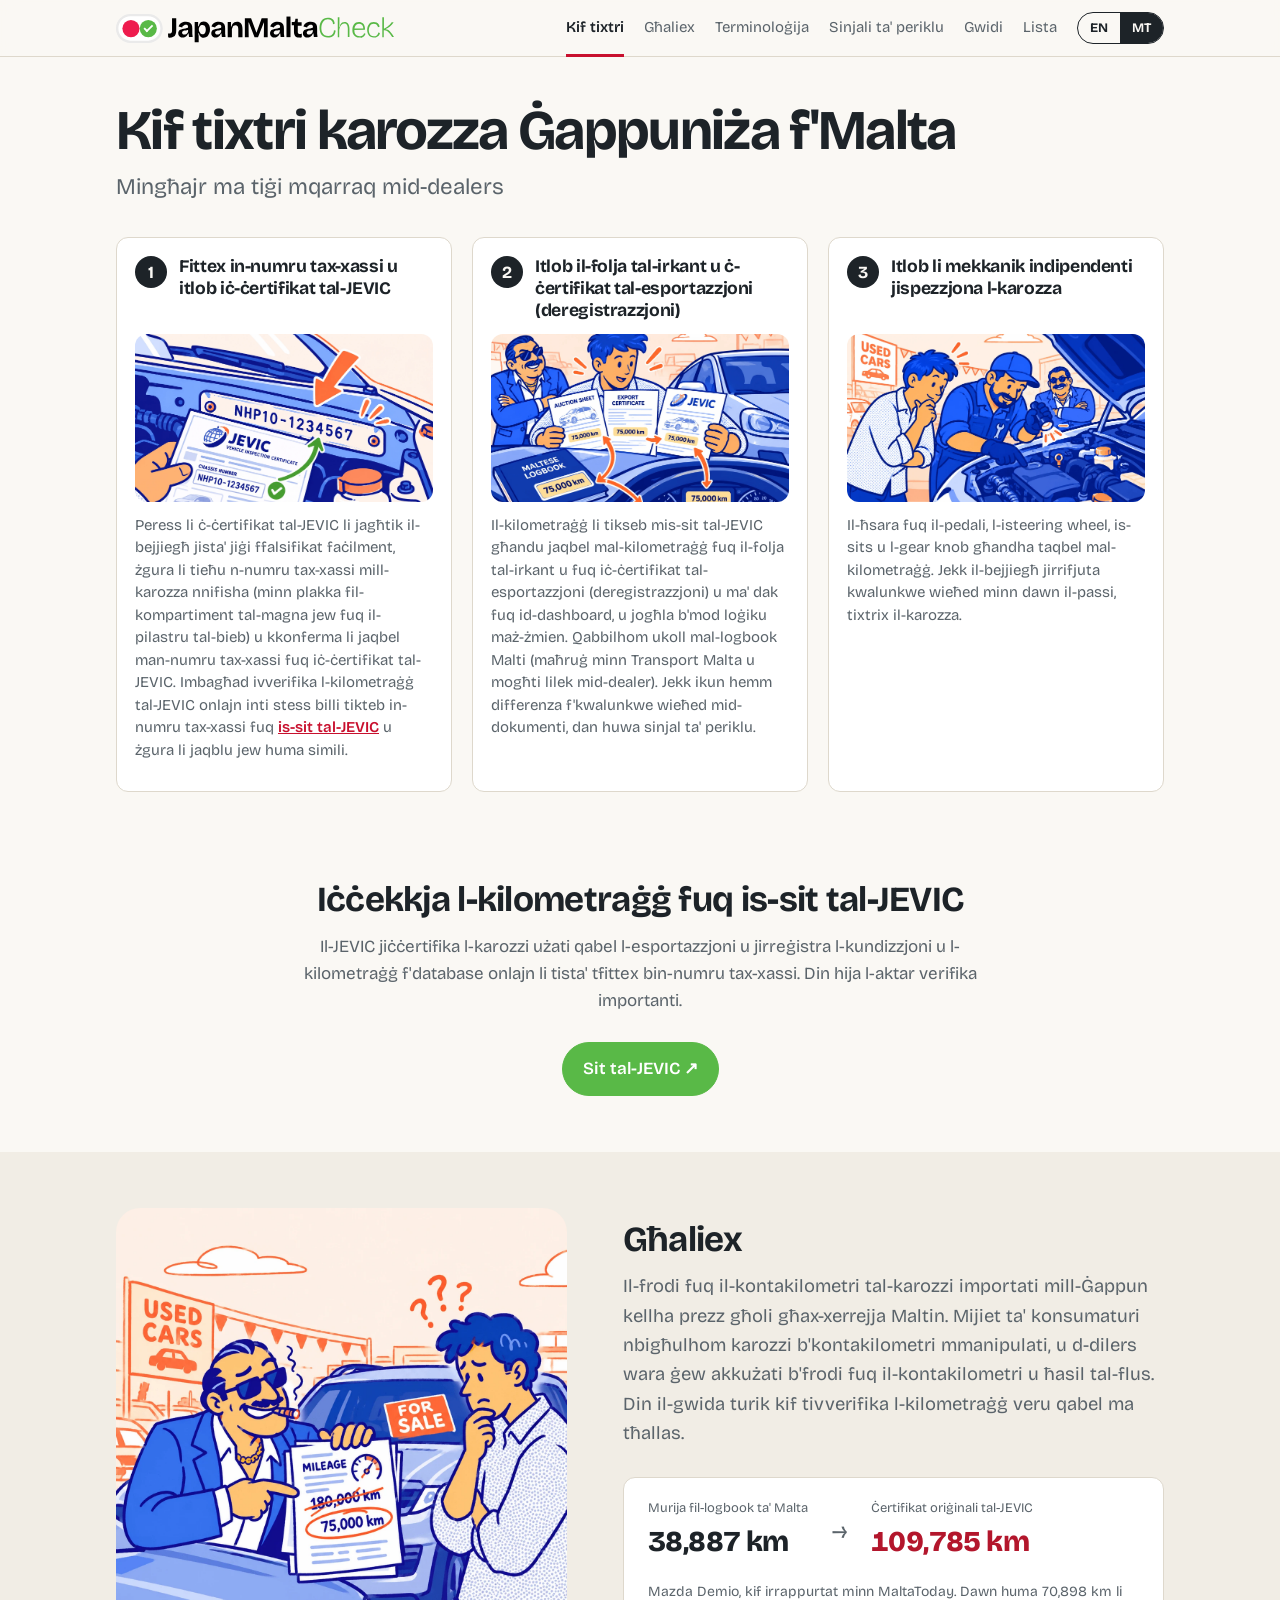
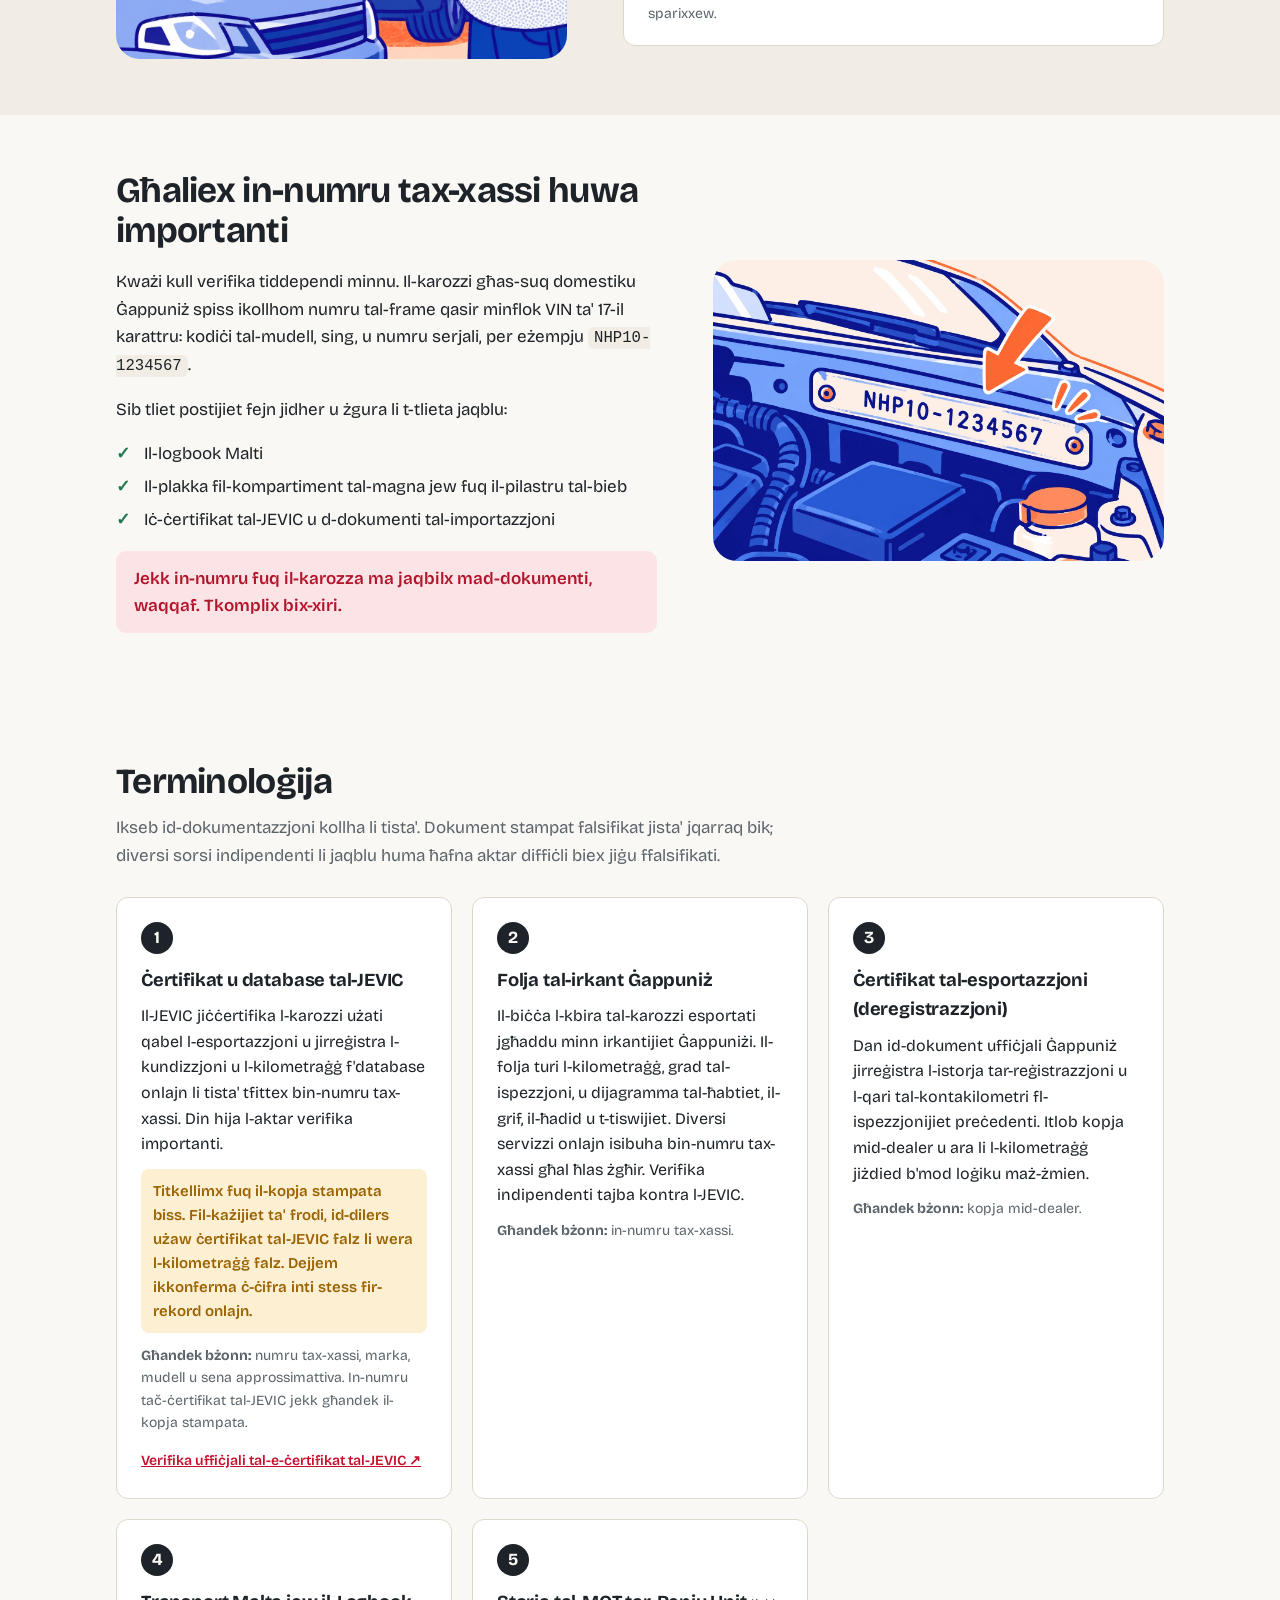
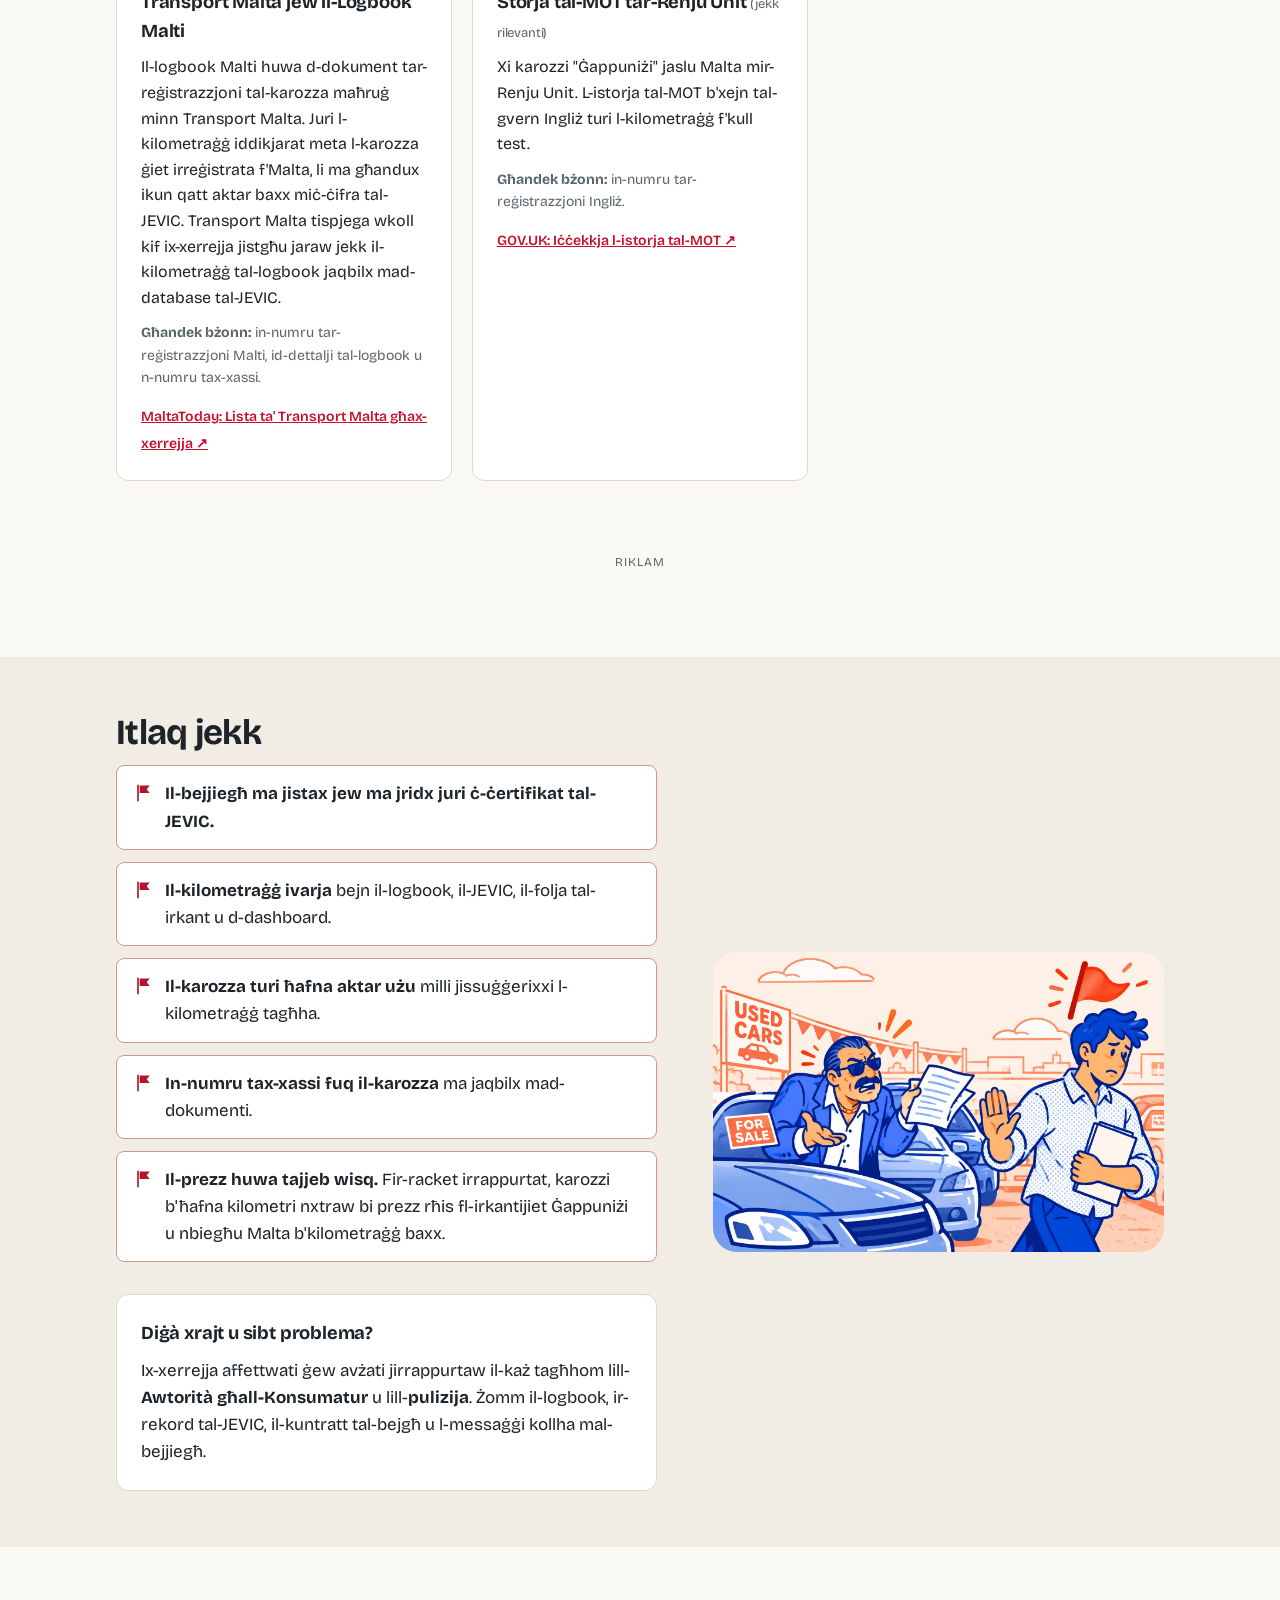
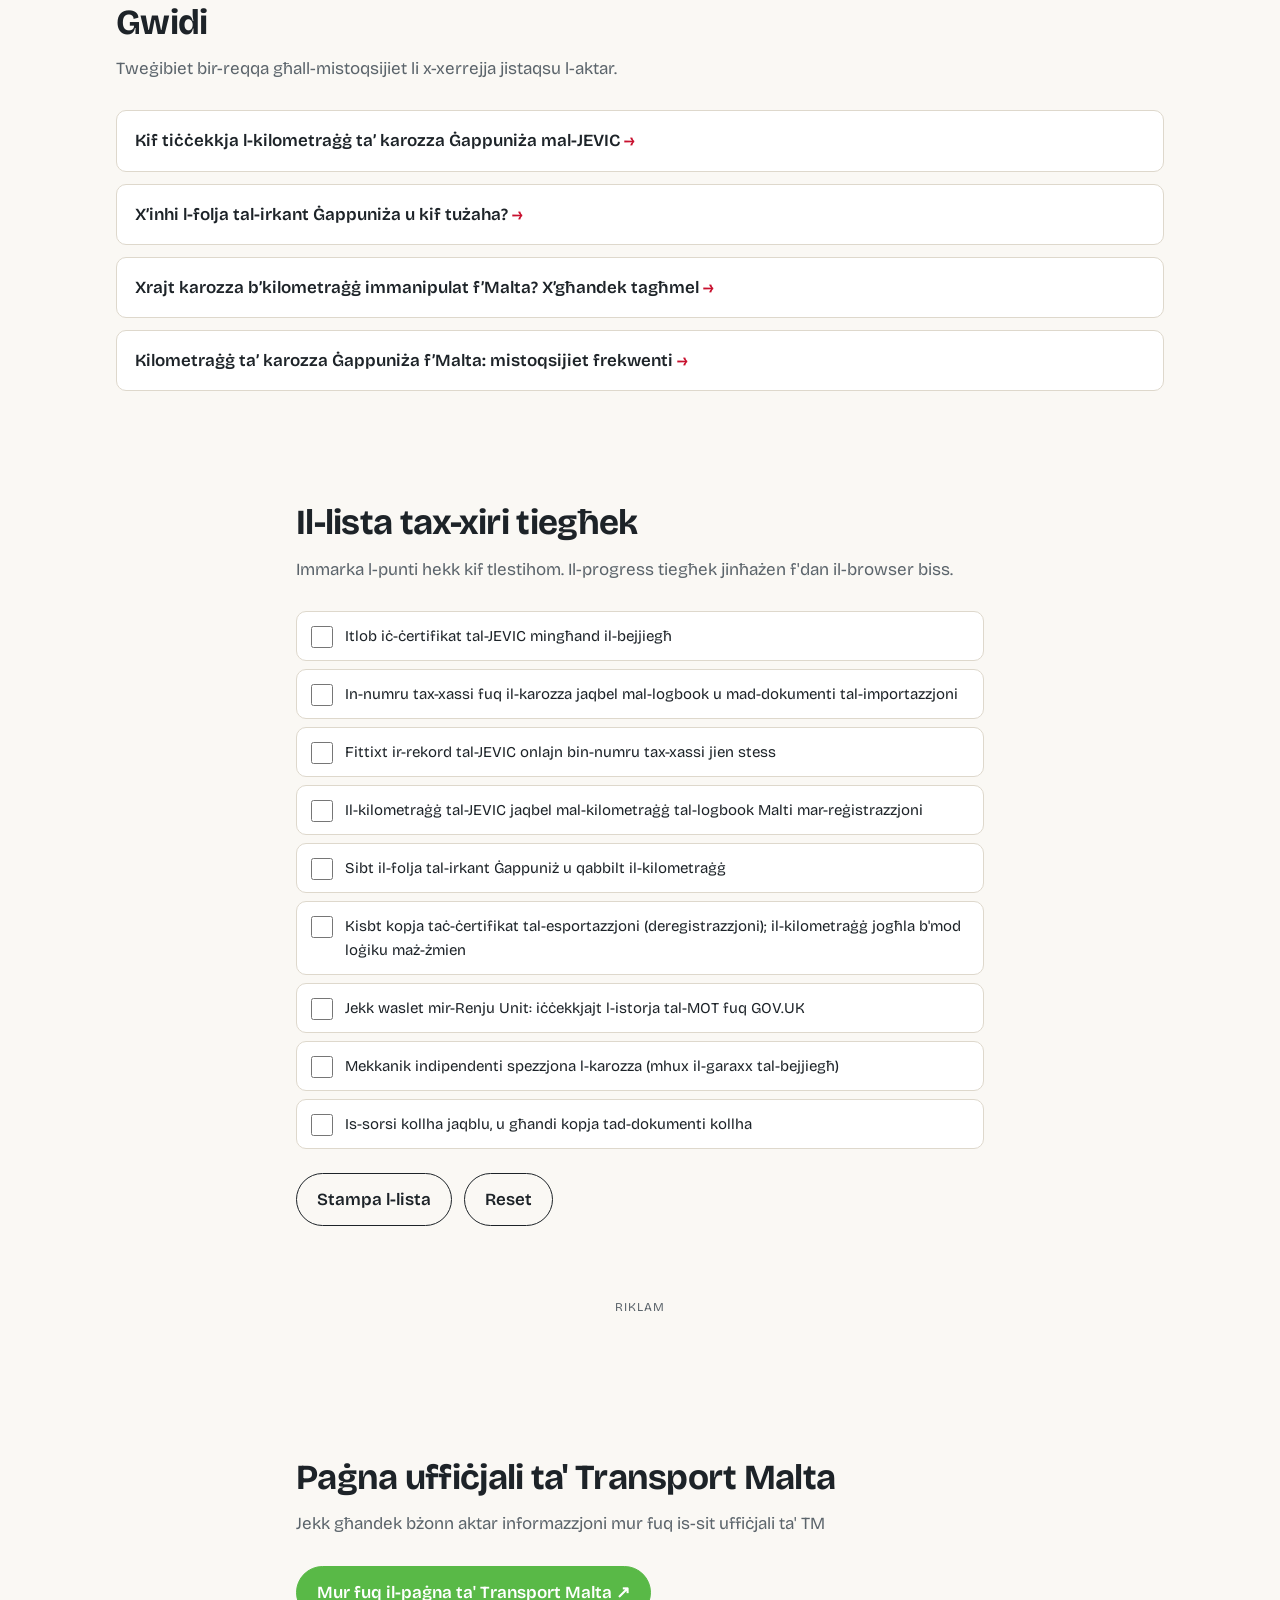
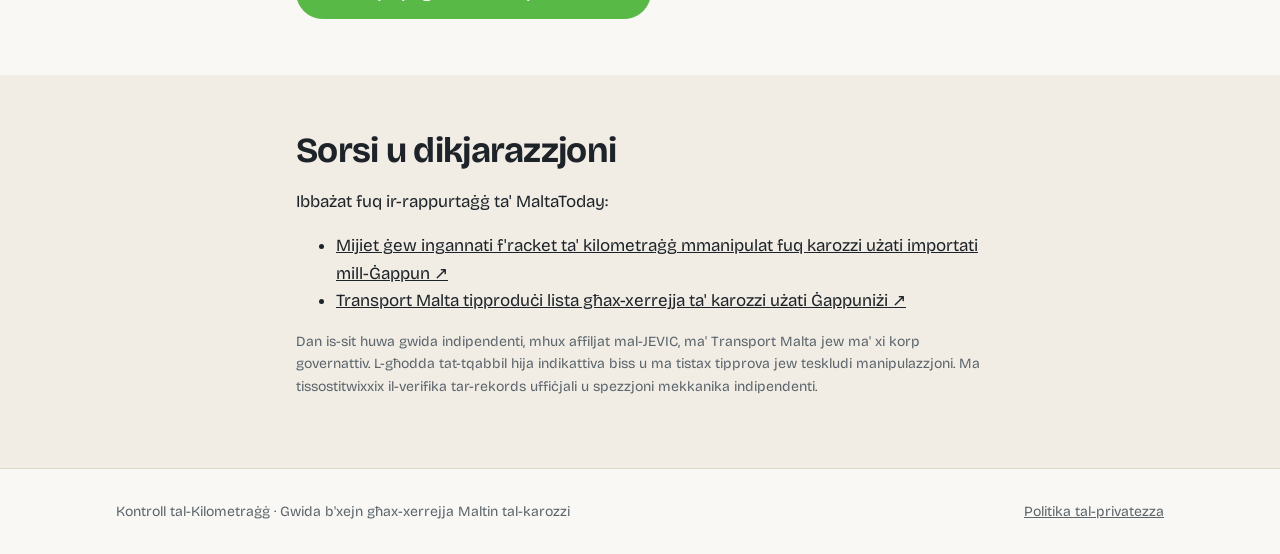
==== commit 2db15966: "Add files via upload" ====
--- a/mt/index.html
+++ b/mt/index.html
@@ -41,6 +41,7 @@
         <a href="#why" data-i18n="nav.why">Għaliex</a>
         <a href="#sources" data-i18n="nav.sources">Terminoloġija</a>
         <a href="#flags" data-i18n="nav.flags">Sinjali ta' periklu</a>
+        <a href="#guides" data-i18n="nav.guides">Gwidi</a>
         <a href="#checklist" data-i18n="nav.checklist">Lista</a>
       </nav>
       <div class="lang" role="group" aria-label="Language">
@@ -197,6 +198,19 @@
   </div>
 </section>
 
+<section class="sec" id="guides">
+  <div class="wrap">
+    <h2 data-i18n="guides.h">Gwidi</h2>
+    <p class="sub" data-i18n="guides.sub">Tweġibiet bir-reqqa għall-mistoqsijiet li x-xerrejja jistaqsu l-aktar.</p>
+    <ul class="guide-list">
+      <li><a href="jevic-check-malta.html" data-i18n="guides.1">Kif tiċċekkja l-kilometraġġ ta’ karozza Ġappuniża mal-JEVIC</a></li>
+      <li><a href="auction-sheet-japanese-car.html" data-i18n="guides.2">X’inhi l-folja tal-irkant Ġappuniża u kif tużaha?</a></li>
+      <li><a href="tampered-mileage-malta.html" data-i18n="guides.3">Xrajt karozza b’kilometraġġ immanipulat f’Malta? X’għandek tagħmel</a></li>
+      <li><a href="faq-japanese-car-mileage-malta.html" data-i18n="guides.4">Kilometraġġ ta’ karozza Ġappuniża f’Malta: mistoqsijiet frekwenti</a></li>
+    </ul>
+  </div>
+</section>
+
 <section class="sec" id="checklist">
   <div class="wrap narrow">
     <h2 data-i18n="chk.h">Il-lista tax-xiri tiegħek</h2>
--- a/styles.css
+++ b/styles.css
@@ -312,3 +312,13 @@
 /* EN / MT links (real pages, so search engines can index both languages) */
 .lang a { font: inherit; font-size: 13px; font-weight: 700; padding: 5px 12px; color: var(--ink); text-decoration: none; display: inline-block; }
 .lang a[aria-current] { background: var(--ink); color: var(--bg); }
+
+/* guide pages and the guides list on the home page */
+.guide-list { list-style: none; margin: 0; padding: 0; display: grid; gap: 12px; }
+.guide-list a { display: block; padding: 16px 18px; background: var(--surface); border: 1px solid var(--line); border-radius: 10px; color: var(--ink); font-weight: 600; text-decoration: none; }
+.guide-list a:hover { border-color: var(--ink); }
+.guide-list a::after { content: " →"; color: var(--accent); }
+.policy .lead { font-size: 1.15rem; color: var(--muted); margin: 8px 0 8px; }
+ul.plain, ol.plain { padding-left: 22px; margin: 0 0 16px; }
+.plain li { margin: 6px 0; }
+.policy .ad-slot { margin: 32px auto 0; padding: 0; }
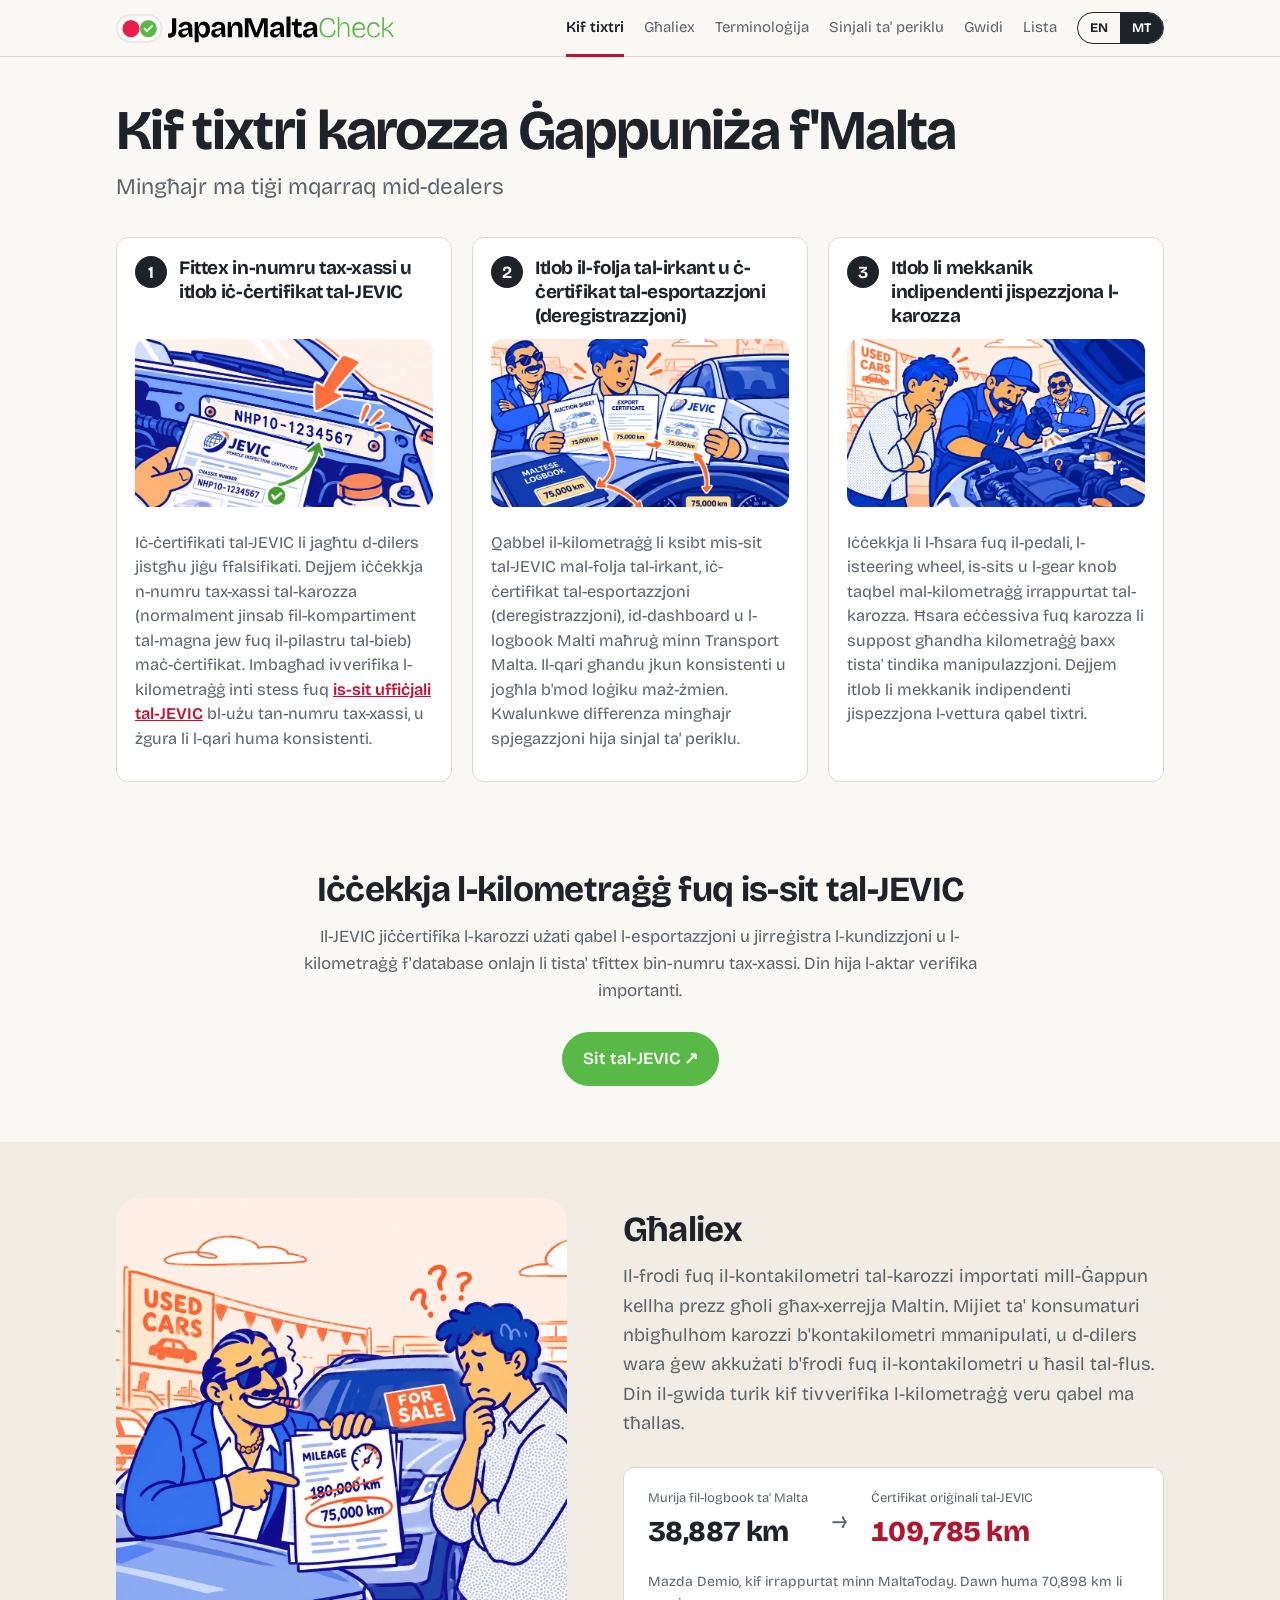
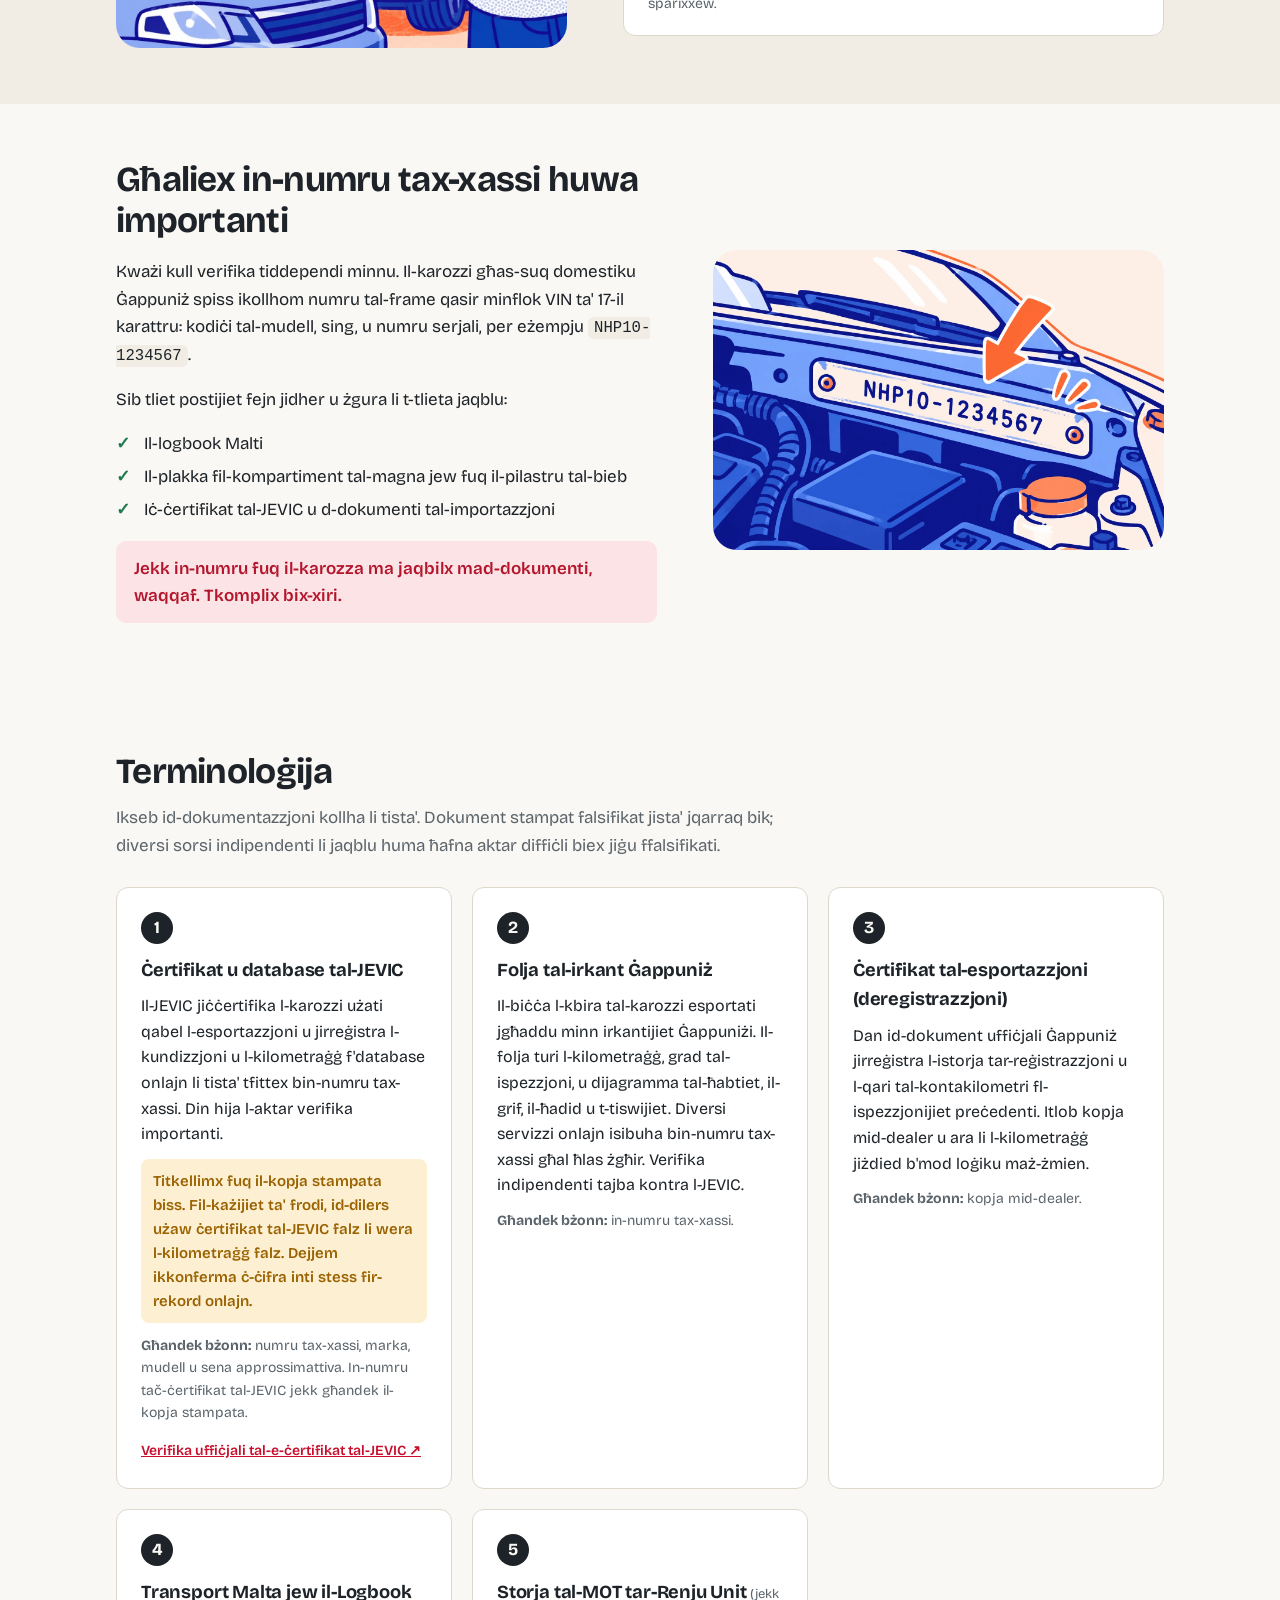
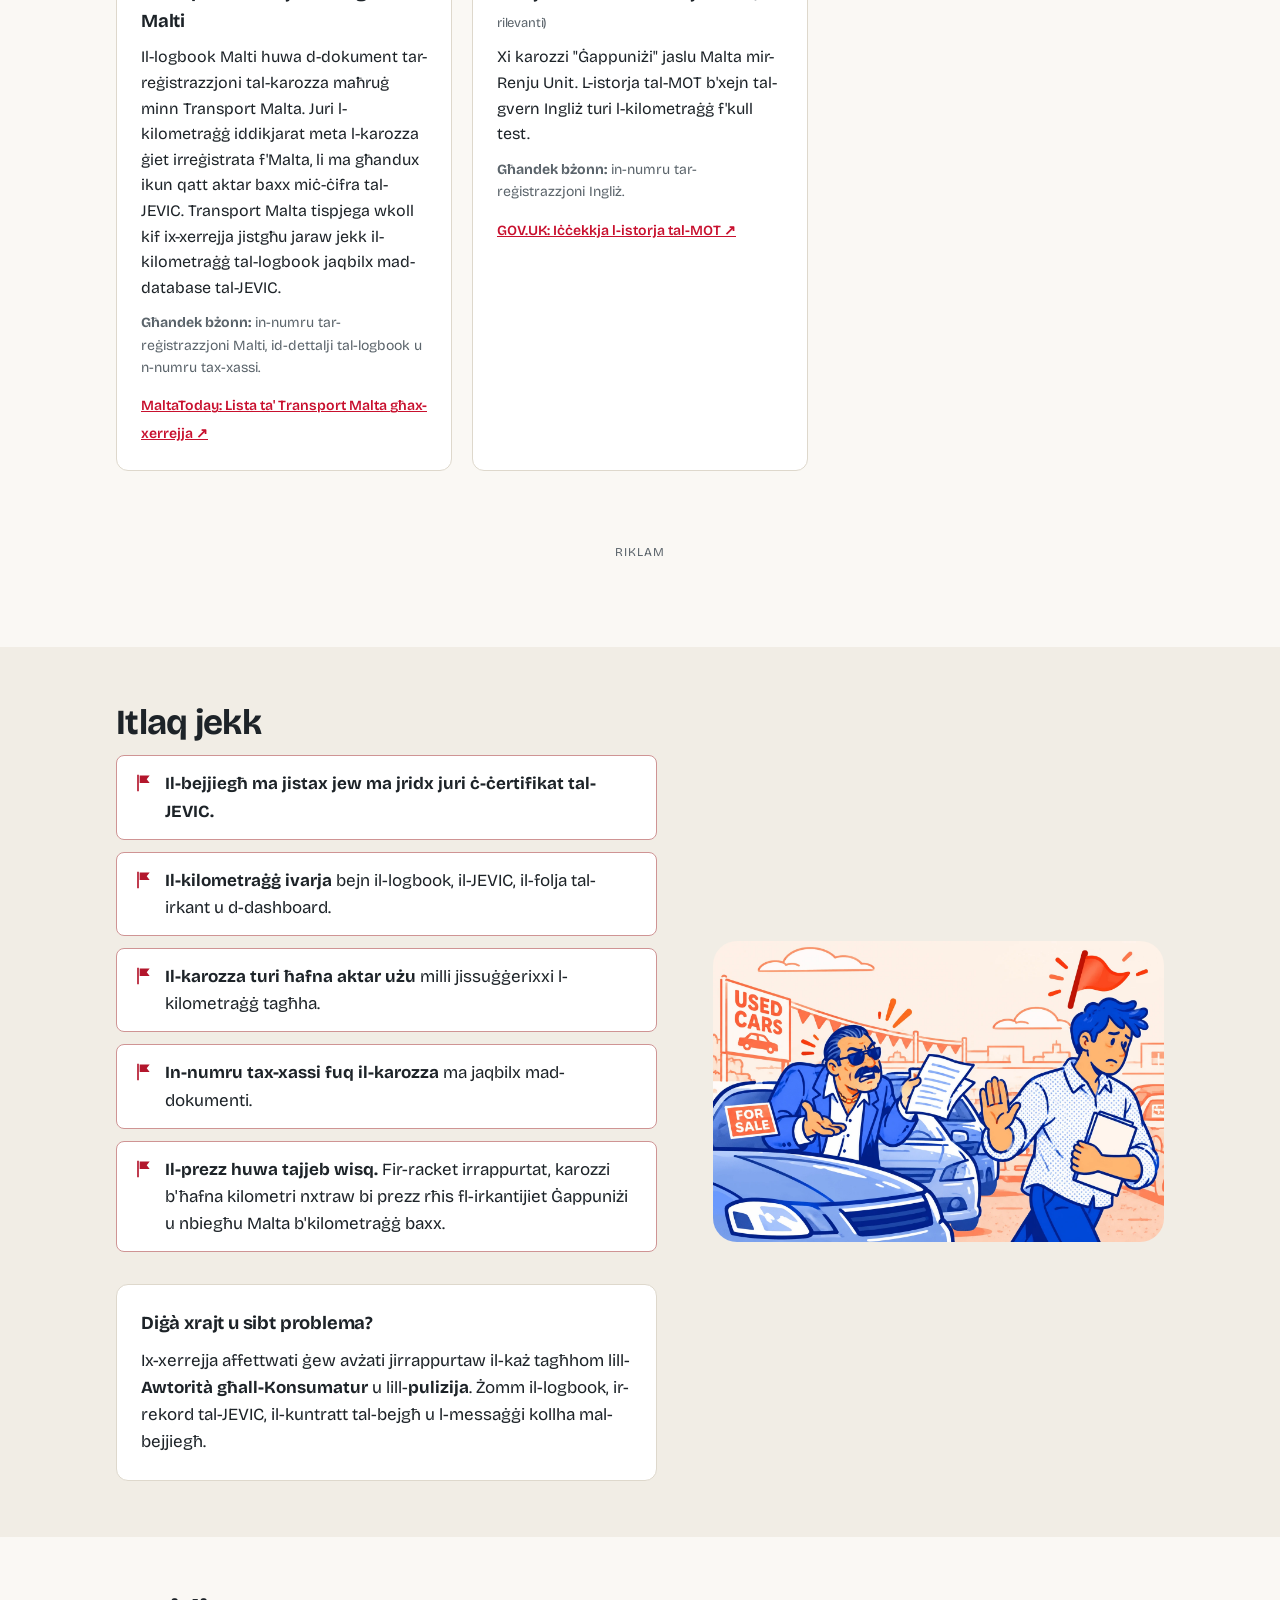
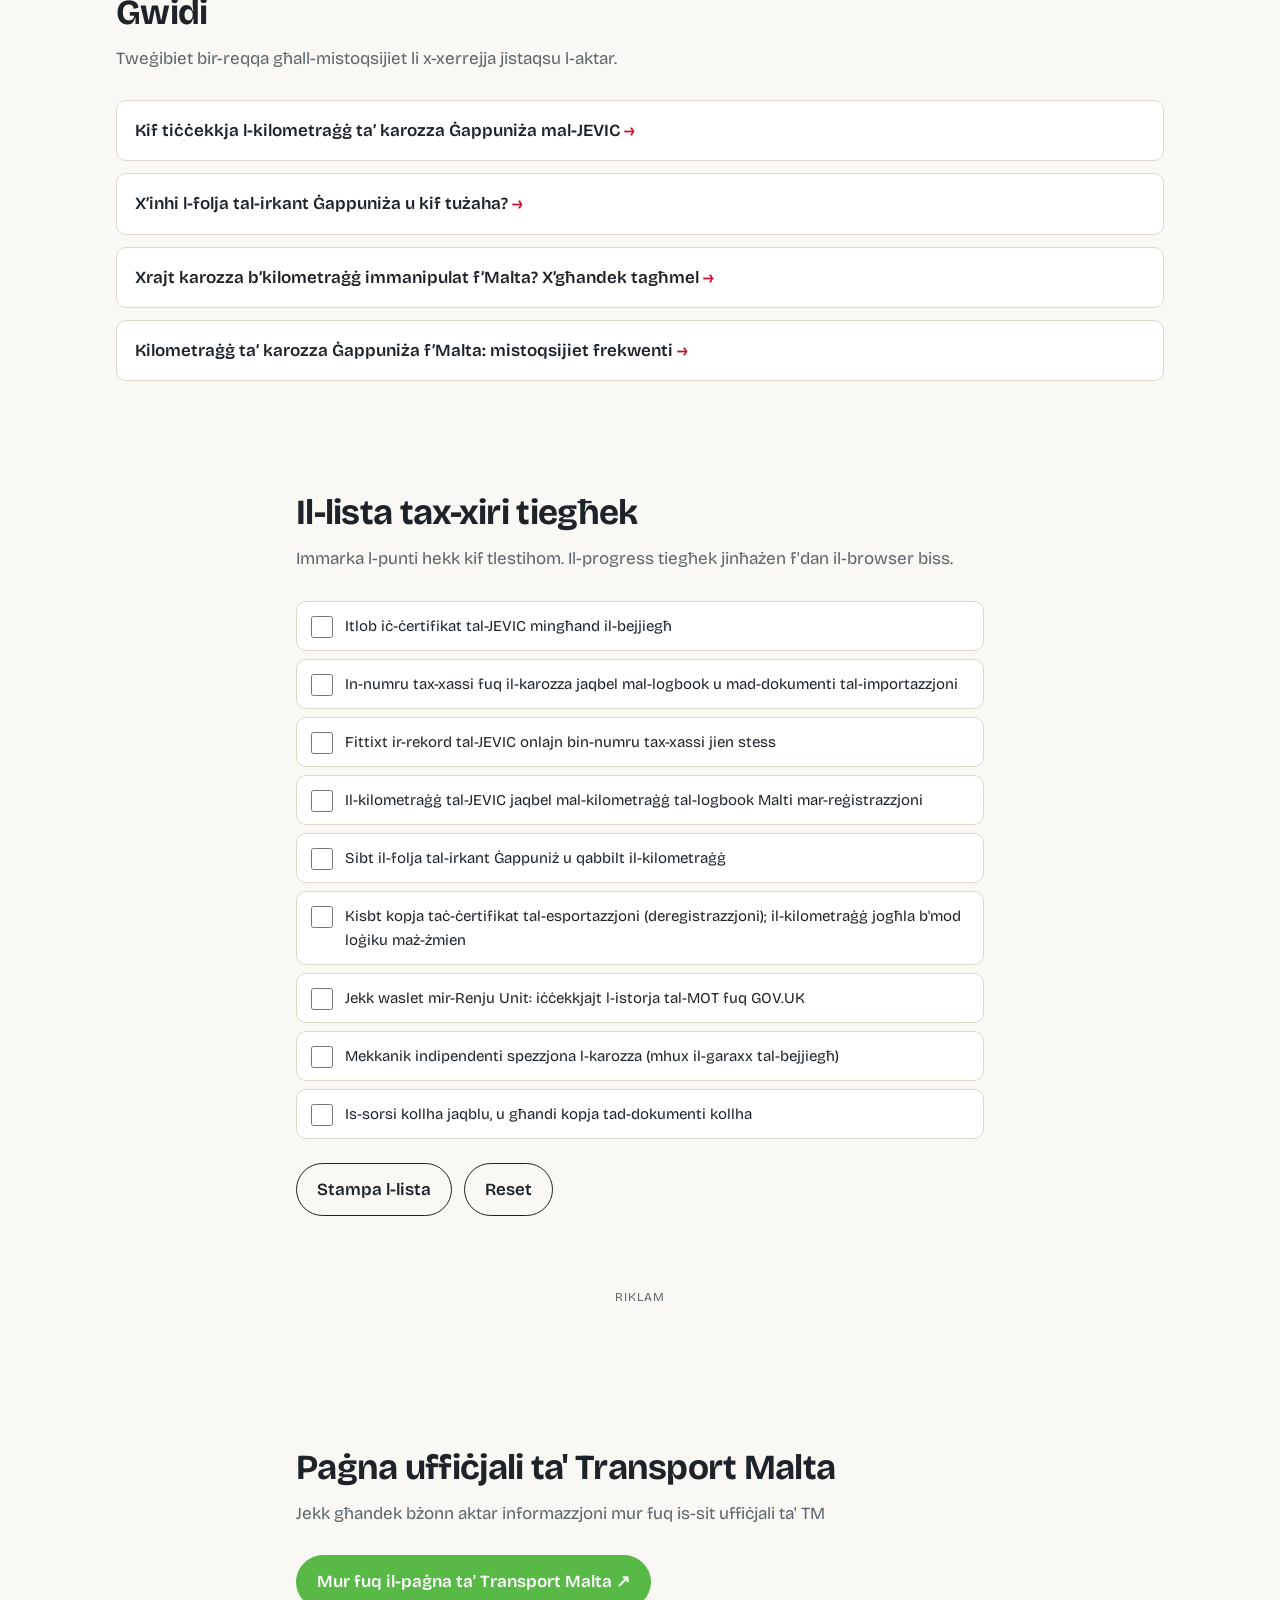
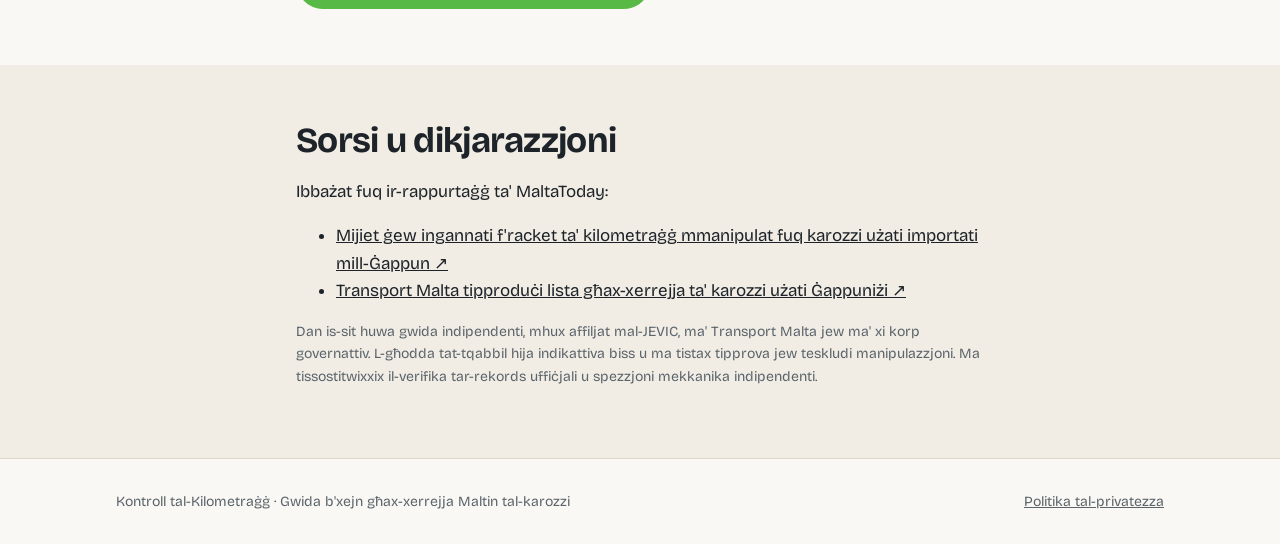
==== commit ec394252: "Add files via upload" ====
--- a/mt/index.html
+++ b/mt/index.html
@@ -65,7 +65,7 @@
           <h2 data-i18n="step1.h">Fittex in-numru tax-xassi u itlob iċ-ċertifikat tal-JEVIC</h2>
         </div>
         <img class="step-img" src="../jevic-certificate-chassis-number-match.webp" alt="Ċertifikat tal-JEVIC miżmum maġenb il-plakka fil-kompartiment tal-magna, b'vleġġa li turi li ż-żewġ numri tax-xassi jaqblu." width="768" height="512" data-i18n-alt="step1.alt">
-        <p data-i18n="step1.p">Peress li ċ-ċertifikat tal-JEVIC li jagħtik il-bejjiegħ jista' jiġi ffalsifikat faċilment, żgura li tieħu n-numru tax-xassi mill-karozza nnifisha (minn plakka fil-kompartiment tal-magna jew fuq il-pilastru tal-bieb) u kkonferma li jaqbel man-numru tax-xassi fuq iċ-ċertifikat tal-JEVIC. Imbagħad ivverifika l-kilometraġġ tal-JEVIC onlajn inti stess billi tikteb in-numru tax-xassi fuq <a href="https://ecert.jenesis-it.com/odo" target="_blank" rel="noopener">is-sit tal-JEVIC</a> u żgura li jaqblu jew huma simili.</p>
+        <p data-i18n="step1.p">Iċ-ċertifikati tal-JEVIC li jagħtu d-dilers jistgħu jiġu ffalsifikati. Dejjem iċċekkja n-numru tax-xassi tal-karozza (normalment jinsab fil-kompartiment tal-magna jew fuq il-pilastru tal-bieb) maċ-ċertifikat. Imbagħad ivverifika l-kilometraġġ inti stess fuq <a href="https://ecert.jenesis-it.com/odo" target="_blank" rel="noopener">is-sit uffiċjali tal-JEVIC</a> bl-użu tan-numru tax-xassi, u żgura li l-qari huma konsistenti.</p>
       </li>
       <li class="step">
         <div class="step-head">
@@ -73,7 +73,7 @@
           <h2 data-i18n="step2.h">Itlob il-folja tal-irkant u ċ-ċertifikat tal-esportazzjoni (deregistrazzjoni)</h2>
         </div>
         <img class="step-img" src="../compare-mileage-documents.webp" alt="Xerrej iżomm il-folja tal-irkant, iċ-ċertifikat tal-esportazzjoni (deregistrazzjoni) u ċ-ċertifikat tal-JEVIC, kollha b'75,000 km, li jaqblu mal-logbook Malti u mad-dashboard." width="768" height="512" data-i18n-alt="step2.alt">
-        <p data-i18n="step2.p">Il-kilometraġġ li tikseb mis-sit tal-JEVIC għandu jaqbel mal-kilometraġġ fuq il-folja tal-irkant u fuq iċ-ċertifikat tal-esportazzjoni (deregistrazzjoni) u ma' dak fuq id-dashboard, u jogħla b'mod loġiku maż-żmien. Qabbilhom ukoll mal-logbook Malti (maħruġ minn Transport Malta u mogħti lilek mid-dealer). Jekk ikun hemm differenza f'kwalunkwe wieħed mid-dokumenti, dan huwa sinjal ta' periklu.</p>
+        <p data-i18n="step2.p">Qabbel il-kilometraġġ li ksibt mis-sit tal-JEVIC mal-folja tal-irkant, iċ-ċertifikat tal-esportazzjoni (deregistrazzjoni), id-dashboard u l-logbook Malti maħruġ minn Transport Malta. Il-qari għandu jkun konsistenti u jogħla b'mod loġiku maż-żmien. Kwalunkwe differenza mingħajr spjegazzjoni hija sinjal ta' periklu.</p>
       </li>
       <li class="step">
         <div class="step-head">
@@ -81,7 +81,7 @@
           <h2 data-i18n="step3.h">Itlob li mekkanik indipendenti jispezzjona l-karozza</h2>
         </div>
         <img class="step-img" src="../independent-mechanic-inspection.webp" alt="Mekkanik indipendenti jispezzjona l-magna ta' karozza b'torċa waqt li x-xerrej jaraha u l-bejjiegħ iħares b'dirgħajh maqsuma." width="768" height="512" data-i18n-alt="step3.alt">
-        <p data-i18n="step3.p">Il-ħsara fuq il-pedali, l-isteering wheel, is-sits u l-gear knob għandha taqbel mal-kilometraġġ. Jekk il-bejjiegħ jirrifjuta kwalunkwe wieħed minn dawn il-passi, tixtrix il-karozza.</p>
+        <p data-i18n="step3.p">Iċċekkja li l-ħsara fuq il-pedali, l-isteering wheel, is-sits u l-gear knob taqbel mal-kilometraġġ irrappurtat tal-karozza. Ħsara eċċessiva fuq karozza li suppost għandha kilometraġġ baxx tista' tindika manipulazzjoni. Dejjem itlob li mekkanik indipendenti jispezzjona l-vettura qabel tixtri.</p>
       </li>
     </ol>
   </div>
--- a/styles.css
+++ b/styles.css
@@ -322,3 +322,7 @@
 ul.plain, ol.plain { padding-left: 22px; margin: 0 0 16px; }
 .plain li { margin: 6px 0; }
 .policy .ad-slot { margin: 32px auto 0; padding: 0; }
+.step-img { margin-bottom: 24px; }
+/* hero cards: text 1pt larger */
+.step p { font-size: calc(15px + 1pt); }
+.step h2 { font-size: calc(1.1rem + 1pt); }
